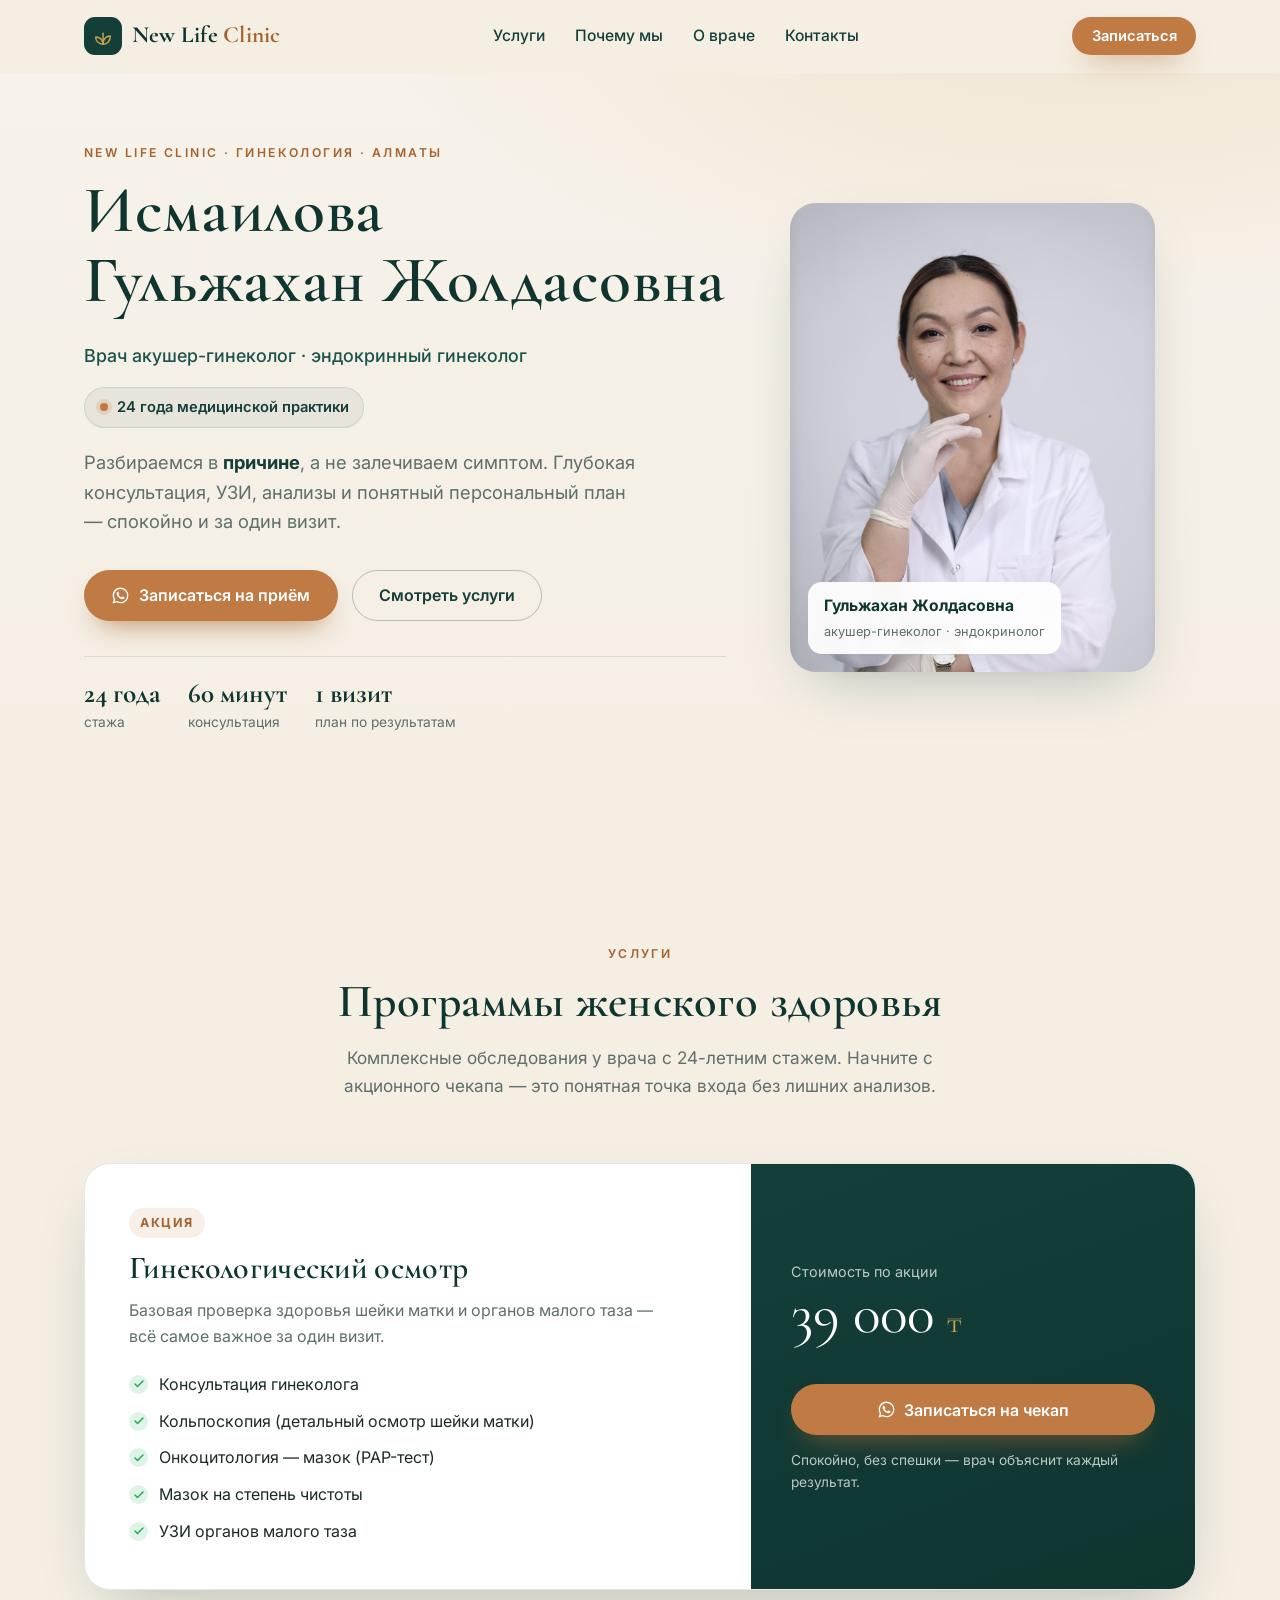
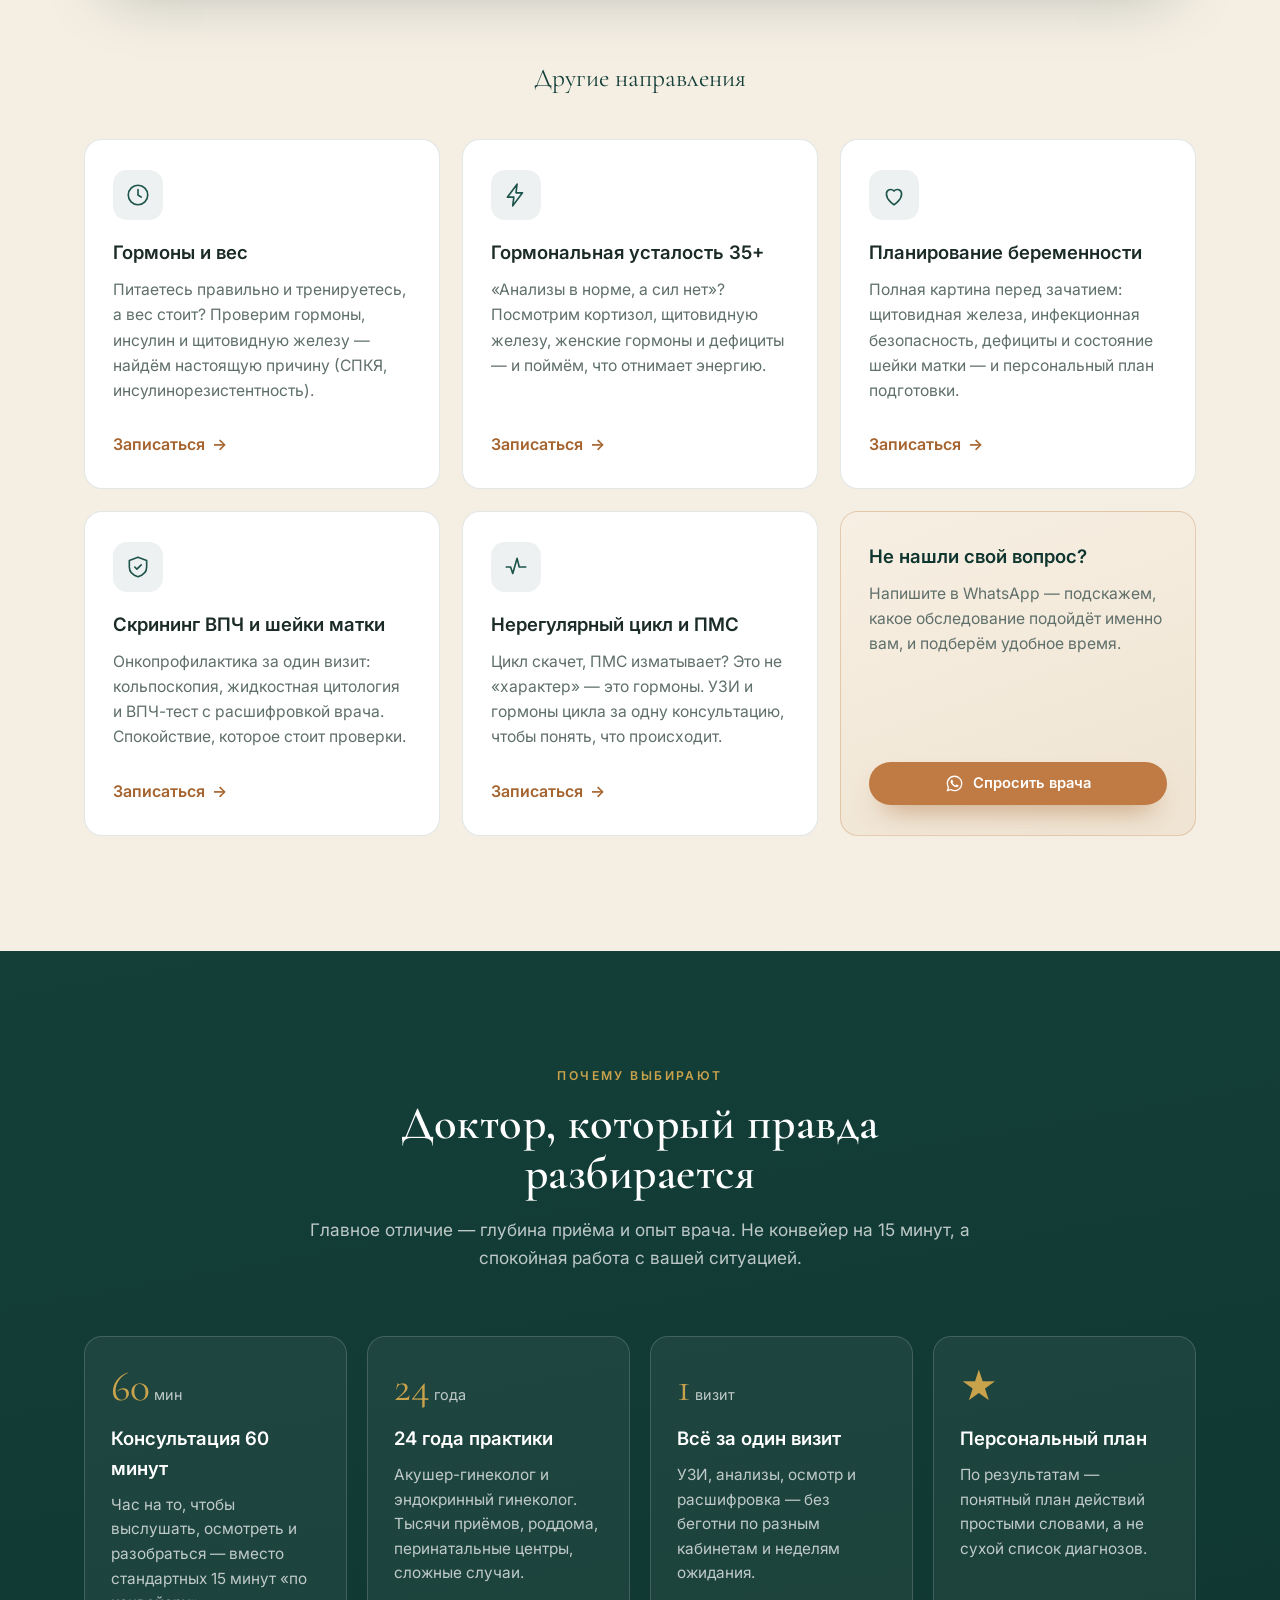
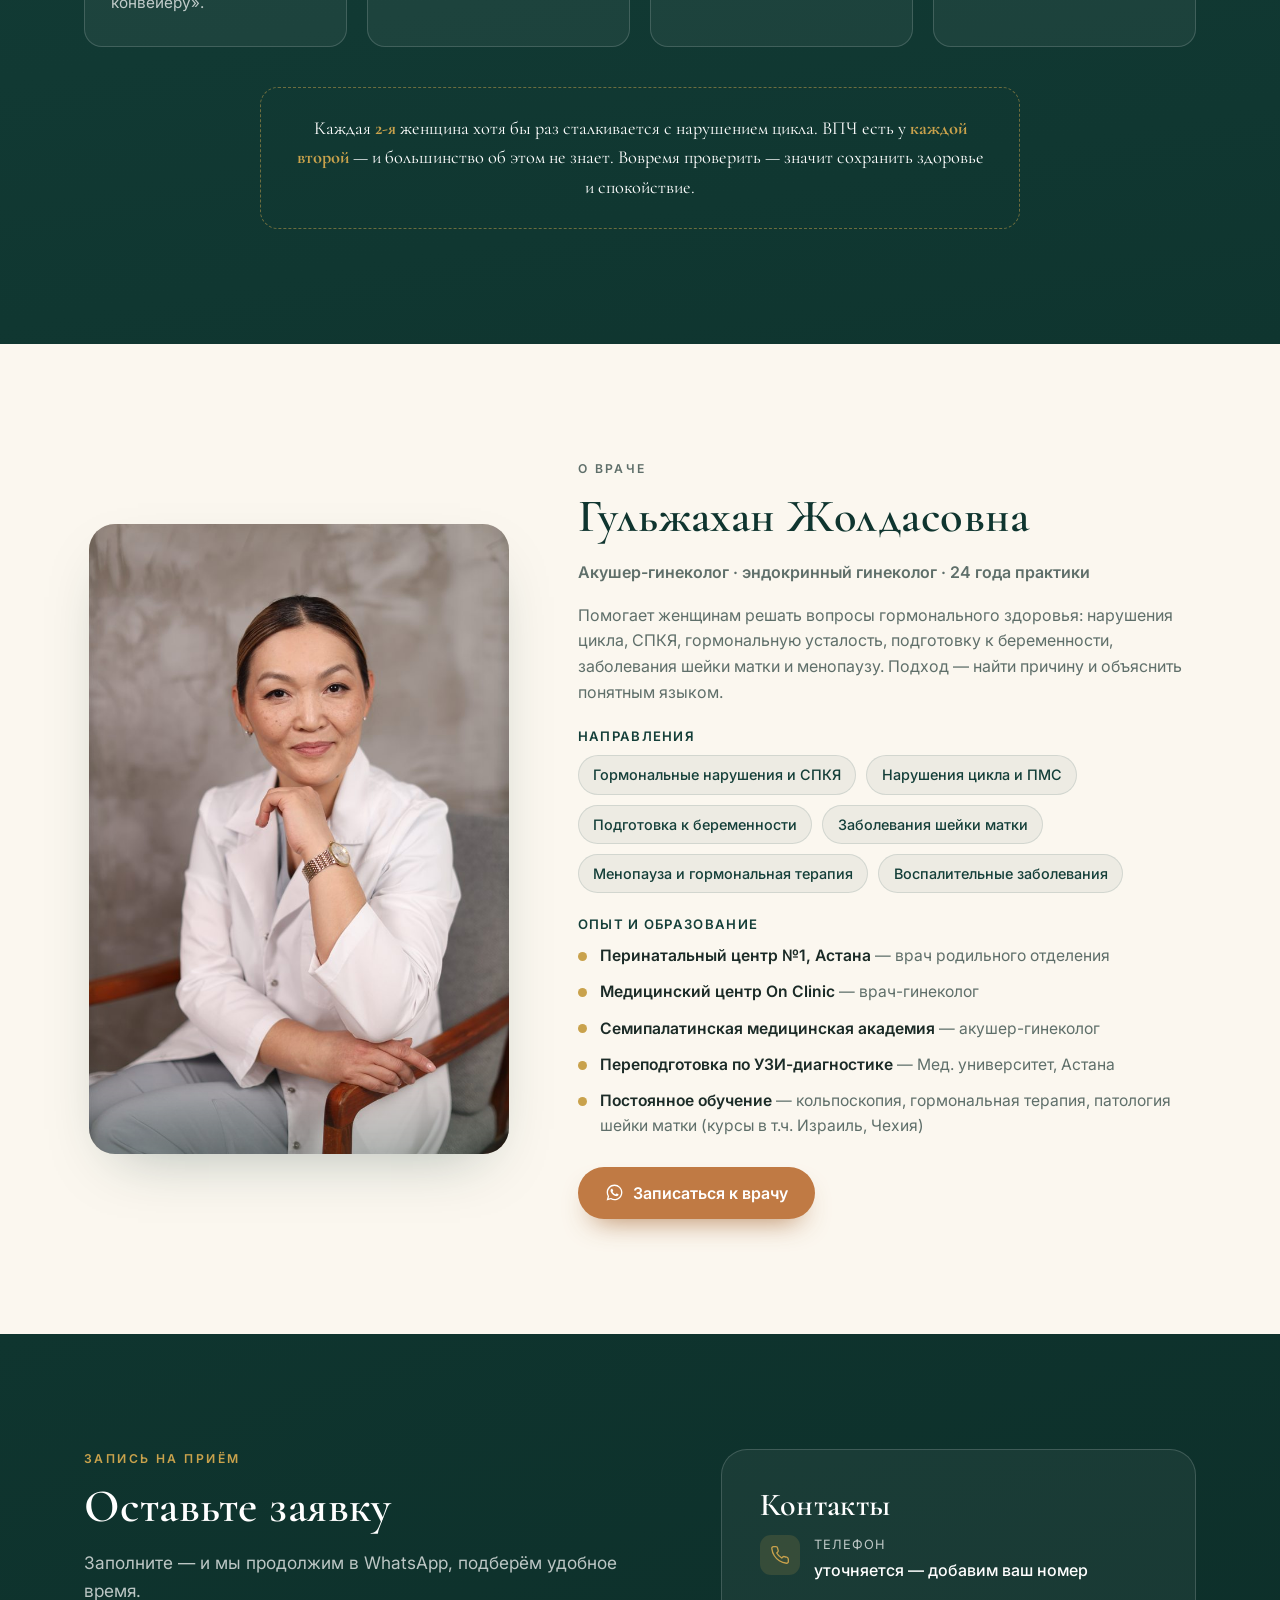
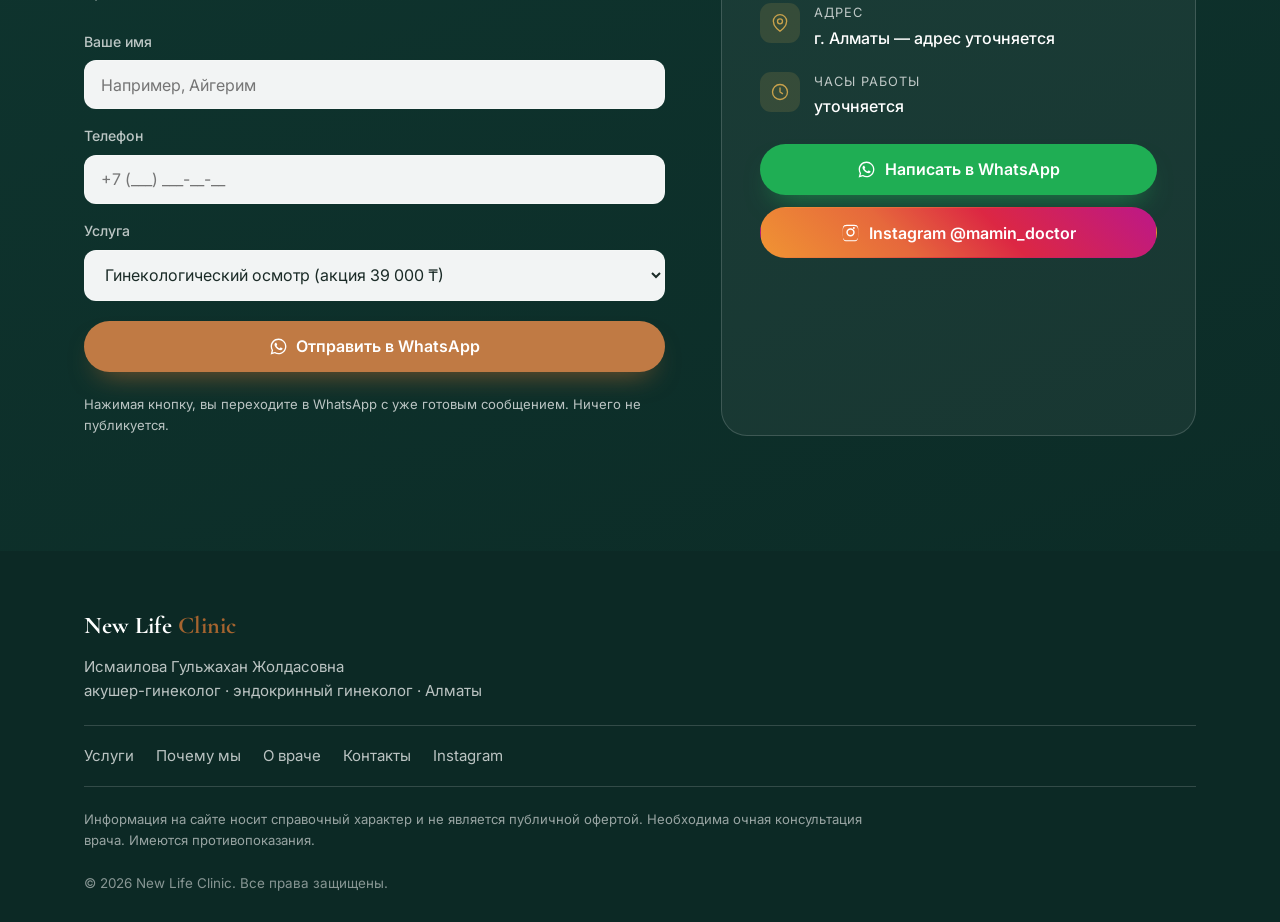
==== index.html @ 149b0c96 "Initial commit: New Life Clinic landing page Conversion-focused single-page site for a gynecology cl" ====
<!DOCTYPE html>
<html lang="ru">
<head>
  <meta charset="UTF-8" />
  <meta name="viewport" content="width=device-width, initial-scale=1.0" />
  <title>New Life Clinic — гинеколог Гульжахан Жолдасовна, Алматы</title>
  <meta name="description" content="New Life Clinic, Алматы. Исмаилова Гульжахан Жолдасовна — акушер-гинеколог, эндокринный гинеколог, 24 года практики. Консультация 60 минут, УЗИ, анализы и персональный план за один визит. Запись через WhatsApp." />
  <meta name="theme-color" content="#143f39" />

  <!-- Open Graph -->
  <meta property="og:type" content="website" />
  <meta property="og:title" content="New Life Clinic — гинеколог Гульжахан Жолдасовна, Алматы" />
  <meta property="og:description" content="Акушер-гинеколог, эндокринный гинеколог с 24-летним стажем. Глубокая консультация 60 минут и комплексное обследование за один визит." />
  <meta property="og:image" content="images/doctor-hero.jpg" />

  <link rel="preconnect" href="https://fonts.googleapis.com" />
  <link rel="preconnect" href="https://fonts.gstatic.com" crossorigin />
  <link href="https://fonts.googleapis.com/css2?family=Cormorant+Garamond:wght@500;600;700&family=Inter:wght@400;500;600;700&display=swap" rel="stylesheet" />
  <link rel="stylesheet" href="styles.css" />
</head>
<body>

  <!-- ================= HEADER ================= -->
  <header class="site-header" id="top">
    <div class="container header-inner">
      <a href="#top" class="logo" aria-label="New Life Clinic">
        <span class="logo-mark" aria-hidden="true">
          <svg viewBox="0 0 24 24" width="22" height="22" fill="none" stroke="currentColor" stroke-width="1.6" stroke-linecap="round" stroke-linejoin="round">
            <path d="M12 21c0-5 -4-8 -8-8 0 5 4 8 8 8Z"/>
            <path d="M12 21c0-6 4-9 8-9 0 6-4 9-8 9Z"/>
            <path d="M12 21V9"/>
          </svg>
        </span>
        <span class="logo-text">New&nbsp;Life&nbsp;<span class="logo-accent">Clinic</span></span>
      </a>

      <nav class="main-nav" aria-label="Основная навигация">
        <a href="#services">Услуги</a>
        <a href="#why">Почему мы</a>
        <a href="#about">О враче</a>
        <a href="#contacts">Контакты</a>
      </nav>

      <a class="btn btn-primary btn-sm header-cta" data-wa data-service="приём">Записаться</a>
    </div>
  </header>

  <main>

    <!-- ================= HERO ================= -->
    <section class="hero">
      <div class="container hero-grid">
        <div class="hero-copy reveal">
          <p class="eyebrow">New Life Clinic · Гинекология · Алматы</p>
          <h1>Исмаилова<br>Гульжахан&nbsp;Жолдасовна</h1>
          <p class="hero-role">Врач акушер-гинеколог · эндокринный гинеколог</p>
          <p class="hero-badge"><span class="dot"></span> 24 года медицинской практики</p>
          <p class="hero-lead">
            Разбираемся в <strong>причине</strong>, а не залечиваем симптом. Глубокая консультация,
            УЗИ, анализы и понятный персональный план — спокойно и за один визит.
          </p>
          <div class="hero-actions">
            <a class="btn btn-primary" data-wa data-service="приём">
              <svg class="ico" viewBox="0 0 24 24" fill="currentColor" aria-hidden="true"><path d="M19.05 4.91A9.82 9.82 0 0 0 12.04 2C6.58 2 2.13 6.45 2.13 11.91c0 1.75.46 3.45 1.32 4.95L2.05 22l5.25-1.38a9.9 9.9 0 0 0 4.74 1.21h.004c5.46 0 9.91-4.45 9.91-9.91 0-2.65-1.03-5.14-2.9-7.01ZM12.04 20.15h-.003a8.2 8.2 0 0 1-4.18-1.15l-.3-.18-3.12.82.83-3.04-.2-.31a8.2 8.2 0 0 1-1.26-4.38c0-4.54 3.7-8.24 8.25-8.24a8.2 8.2 0 0 1 5.82 2.42 8.18 8.18 0 0 1 2.41 5.83c0 4.54-3.7 8.24-8.24 8.24Zm4.52-6.16c-.25-.12-1.47-.72-1.69-.81-.23-.08-.39-.12-.56.12-.16.25-.64.81-.79.97-.14.17-.29.19-.54.06-.25-.12-1.05-.39-1.99-1.23-.74-.66-1.23-1.47-1.38-1.72-.14-.25-.01-.38.11-.5.11-.11.25-.29.37-.43.13-.14.17-.25.25-.41.08-.17.04-.31-.02-.43-.06-.12-.56-1.34-.76-1.84-.2-.48-.4-.42-.56-.43h-.48c-.17 0-.43.06-.66.31-.22.25-.86.85-.86 2.07s.89 2.4 1.01 2.56c.12.17 1.75 2.67 4.23 3.74.59.26 1.05.41 1.41.52.59.19 1.13.16 1.56.1.48-.07 1.47-.6 1.67-1.18.21-.58.21-1.07.14-1.18-.06-.1-.22-.16-.47-.28Z"/></svg> Записаться на приём
            </a>
            <a class="btn btn-ghost" href="#services">Смотреть услуги</a>
          </div>
          <ul class="hero-stats">
            <li><strong>24 года</strong><span>стажа</span></li>
            <li><strong>60 минут</strong><span>консультация</span></li>
            <li><strong>1 визит</strong><span>план по результатам</span></li>
          </ul>
        </div>

        <div class="hero-photo reveal">
          <div class="photo-frame">
            <img src="images/doctor-hero.jpg" width="1013" height="1300"
                 alt="Исмаилова Гульжахан Жолдасовна — акушер-гинеколог, эндокринный гинеколог" />
          </div>
          <div class="photo-tag">
            <strong>Гульжахан Жолдасовна</strong>
            <span>акушер-гинеколог · эндокринолог</span>
          </div>
        </div>
      </div>
    </section>

    <!-- ================= SERVICES + PROMO ================= -->
    <section class="section services" id="services">
      <div class="container">
        <div class="section-head reveal">
          <p class="eyebrow center">Услуги</p>
          <h2>Программы женского здоровья</h2>
          <p class="section-sub">
            Комплексные обследования у врача с 24-летним стажем. Начните с акционного чекапа —
            это понятная точка входа без лишних анализов.
          </p>
        </div>

        <!-- Promo featured card -->
        <article class="promo reveal">
          <div class="promo-body">
            <span class="badge-sale">Акция</span>
            <h3>Гинекологический осмотр</h3>
            <p class="promo-desc">Базовая проверка здоровья шейки матки и органов малого таза — всё самое важное за один визит.</p>
            <ul class="promo-list">
              <li>Консультация гинеколога</li>
              <li>Кольпоскопия (детальный осмотр шейки матки)</li>
              <li>Онкоцитология — мазок (PAP-тест)</li>
              <li>Мазок на степень чистоты</li>
              <li>УЗИ органов малого таза</li>
            </ul>
          </div>
          <div class="promo-side">
            <p class="promo-price-label">Стоимость по акции</p>
            <p class="promo-price">39 000 <span>₸</span></p>
            <a class="btn btn-primary btn-block" data-wa data-service="акционный чекап «Гинекологический осмотр» за 39 000 ₸">
              <svg class="ico" viewBox="0 0 24 24" fill="currentColor" aria-hidden="true"><path d="M19.05 4.91A9.82 9.82 0 0 0 12.04 2C6.58 2 2.13 6.45 2.13 11.91c0 1.75.46 3.45 1.32 4.95L2.05 22l5.25-1.38a9.9 9.9 0 0 0 4.74 1.21h.004c5.46 0 9.91-4.45 9.91-9.91 0-2.65-1.03-5.14-2.9-7.01ZM12.04 20.15h-.003a8.2 8.2 0 0 1-4.18-1.15l-.3-.18-3.12.82.83-3.04-.2-.31a8.2 8.2 0 0 1-1.26-4.38c0-4.54 3.7-8.24 8.25-8.24a8.2 8.2 0 0 1 5.82 2.42 8.18 8.18 0 0 1 2.41 5.83c0 4.54-3.7 8.24-8.24 8.24Zm4.52-6.16c-.25-.12-1.47-.72-1.69-.81-.23-.08-.39-.12-.56.12-.16.25-.64.81-.79.97-.14.17-.29.19-.54.06-.25-.12-1.05-.39-1.99-1.23-.74-.66-1.23-1.47-1.38-1.72-.14-.25-.01-.38.11-.5.11-.11.25-.29.37-.43.13-.14.17-.25.25-.41.08-.17.04-.31-.02-.43-.06-.12-.56-1.34-.76-1.84-.2-.48-.4-.42-.56-.43h-.48c-.17 0-.43.06-.66.31-.22.25-.86.85-.86 2.07s.89 2.4 1.01 2.56c.12.17 1.75 2.67 4.23 3.74.59.26 1.05.41 1.41.52.59.19 1.13.16 1.56.1.48-.07 1.47-.6 1.67-1.18.21-.58.21-1.07.14-1.18-.06-.1-.22-.16-.47-.28Z"/></svg> Записаться на чекап
            </a>
            <p class="promo-note">Спокойно, без спешки — врач объяснит каждый результат.</p>
          </div>
        </article>

        <!-- Other directions (no prices) -->
        <p class="services-subtitle reveal">Другие направления</p>
        <div class="cards-grid">

          <article class="card reveal">
            <div class="card-ico" aria-hidden="true">
              <svg viewBox="0 0 24 24" width="26" height="26" fill="none" stroke="currentColor" stroke-width="1.5" stroke-linecap="round" stroke-linejoin="round"><circle cx="12" cy="12" r="9"/><path d="M12 7v5l3 2"/></svg>
            </div>
            <h4>Гормоны и вес</h4>
            <p>Питаетесь правильно и тренируетесь, а вес стоит? Проверим гормоны, инсулин и щитовидную железу — найдём настоящую причину (СПКЯ, инсулинорезистентность).</p>
            <a class="card-link" data-wa data-service="программа «Гормоны и вес» (СПКЯ / инсулинорезистентность)">Записаться <span aria-hidden="true">→</span></a>
          </article>

          <article class="card reveal">
            <div class="card-ico" aria-hidden="true">
              <svg viewBox="0 0 24 24" width="26" height="26" fill="none" stroke="currentColor" stroke-width="1.5" stroke-linecap="round" stroke-linejoin="round"><path d="M13 2 4 14h6l-1 8 9-12h-6l1-8Z"/></svg>
            </div>
            <h4>Гормональная усталость 35+</h4>
            <p>«Анализы в норме, а сил нет»? Посмотрим кортизол, щитовидную железу, женские гормоны и дефициты — и поймём, что отнимает энергию.</p>
            <a class="card-link" data-wa data-service="программа «Гормональная усталость 35+»">Записаться <span aria-hidden="true">→</span></a>
          </article>

          <article class="card reveal">
            <div class="card-ico" aria-hidden="true">
              <svg viewBox="0 0 24 24" width="26" height="26" fill="none" stroke="currentColor" stroke-width="1.5" stroke-linecap="round" stroke-linejoin="round"><path d="M12 21s-7-4.35-7-10a4 4 0 0 1 7-2.65A4 4 0 0 1 19 11c0 5.65-7 10-7 10Z"/></svg>
            </div>
            <h4>Планирование беременности</h4>
            <p>Полная картина перед зачатием: щитовидная железа, инфекционная безопасность, дефициты и состояние шейки матки — и персональный план подготовки.</p>
            <a class="card-link" data-wa data-service="программа «Планирование беременности»">Записаться <span aria-hidden="true">→</span></a>
          </article>

          <article class="card reveal">
            <div class="card-ico" aria-hidden="true">
              <svg viewBox="0 0 24 24" width="26" height="26" fill="none" stroke="currentColor" stroke-width="1.5" stroke-linecap="round" stroke-linejoin="round"><path d="M12 3 4 6v6c0 4.5 3.4 7.6 8 9 4.6-1.4 8-4.5 8-9V6l-8-3Z"/><path d="m9 12 2 2 4-4"/></svg>
            </div>
            <h4>Скрининг ВПЧ и шейки матки</h4>
            <p>Онкопрофилактика за один визит: кольпоскопия, жидкостная цитология и ВПЧ-тест с расшифровкой врача. Спокойствие, которое стоит проверки.</p>
            <a class="card-link" data-wa data-service="программа «Скрининг ВПЧ и шейки матки» (онкопрофилактика)">Записаться <span aria-hidden="true">→</span></a>
          </article>

          <article class="card reveal">
            <div class="card-ico" aria-hidden="true">
              <svg viewBox="0 0 24 24" width="26" height="26" fill="none" stroke="currentColor" stroke-width="1.5" stroke-linecap="round" stroke-linejoin="round"><path d="M3 12h4l2 6 4-14 2 8h6"/></svg>
            </div>
            <h4>Нерегулярный цикл и ПМС</h4>
            <p>Цикл скачет, ПМС изматывает? Это не «характер» — это гормоны. УЗИ и гормоны цикла за одну консультацию, чтобы понять, что происходит.</p>
            <a class="card-link" data-wa data-service="программа «Нерегулярный цикл и ПМС»">Записаться <span aria-hidden="true">→</span></a>
          </article>

          <article class="card card-cta reveal">
            <h4>Не нашли свой вопрос?</h4>
            <p>Напишите в WhatsApp — подскажем, какое обследование подойдёт именно вам, и подберём удобное время.</p>
            <a class="btn btn-primary btn-sm" data-wa data-service="консультацию (нужна помощь с выбором обследования)">
              <svg class="ico" viewBox="0 0 24 24" fill="currentColor" aria-hidden="true"><path d="M19.05 4.91A9.82 9.82 0 0 0 12.04 2C6.58 2 2.13 6.45 2.13 11.91c0 1.75.46 3.45 1.32 4.95L2.05 22l5.25-1.38a9.9 9.9 0 0 0 4.74 1.21h.004c5.46 0 9.91-4.45 9.91-9.91 0-2.65-1.03-5.14-2.9-7.01ZM12.04 20.15h-.003a8.2 8.2 0 0 1-4.18-1.15l-.3-.18-3.12.82.83-3.04-.2-.31a8.2 8.2 0 0 1-1.26-4.38c0-4.54 3.7-8.24 8.25-8.24a8.2 8.2 0 0 1 5.82 2.42 8.18 8.18 0 0 1 2.41 5.83c0 4.54-3.7 8.24-8.24 8.24Zm4.52-6.16c-.25-.12-1.47-.72-1.69-.81-.23-.08-.39-.12-.56.12-.16.25-.64.81-.79.97-.14.17-.29.19-.54.06-.25-.12-1.05-.39-1.99-1.23-.74-.66-1.23-1.47-1.38-1.72-.14-.25-.01-.38.11-.5.11-.11.25-.29.37-.43.13-.14.17-.25.25-.41.08-.17.04-.31-.02-.43-.06-.12-.56-1.34-.76-1.84-.2-.48-.4-.42-.56-.43h-.48c-.17 0-.43.06-.66.31-.22.25-.86.85-.86 2.07s.89 2.4 1.01 2.56c.12.17 1.75 2.67 4.23 3.74.59.26 1.05.41 1.41.52.59.19 1.13.16 1.56.1.48-.07 1.47-.6 1.67-1.18.21-.58.21-1.07.14-1.18-.06-.1-.22-.16-.47-.28Z"/></svg> Спросить врача
            </a>
          </article>

        </div>
      </div>
    </section>

    <!-- ================= WHY US ================= -->
    <section class="section why" id="why">
      <div class="container">
        <div class="section-head reveal">
          <p class="eyebrow center light">Почему выбирают</p>
          <h2 class="on-dark">Доктор, который правда разбирается</h2>
          <p class="section-sub on-dark-sub">
            Главное отличие — глубина приёма и опыт врача. Не конвейер на 15 минут, а спокойная работа с вашей ситуацией.
          </p>
        </div>

        <div class="why-grid">
          <article class="why-card reveal">
            <span class="why-num">60<small>мин</small></span>
            <h4>Консультация 60 минут</h4>
            <p>Час на то, чтобы выслушать, осмотреть и разобраться — вместо стандартных 15 минут «по конвейеру».</p>
          </article>
          <article class="why-card reveal">
            <span class="why-num">24<small>года</small></span>
            <h4>24 года практики</h4>
            <p>Акушер-гинеколог и эндокринный гинеколог. Тысячи приёмов, роддома, перинатальные центры, сложные случаи.</p>
          </article>
          <article class="why-card reveal">
            <span class="why-num">1<small>визит</small></span>
            <h4>Всё за один визит</h4>
            <p>УЗИ, анализы, осмотр и расшифровка — без беготни по разным кабинетам и неделям ожидания.</p>
          </article>
          <article class="why-card reveal">
            <span class="why-num">★</span>
            <h4>Персональный план</h4>
            <p>По результатам — понятный план действий простыми словами, а не сухой список диагнозов.</p>
          </article>
        </div>

        <div class="facts reveal">
          <p>Каждая <strong>2-я</strong> женщина хотя бы раз сталкивается с нарушением цикла. ВПЧ есть у <strong>каждой второй</strong> — и большинство об этом не знает. Вовремя проверить — значит сохранить здоровье и спокойствие.</p>
        </div>
      </div>
    </section>

    <!-- ================= ABOUT DOCTOR ================= -->
    <section class="section about" id="about">
      <div class="container about-grid">
        <div class="about-photo reveal">
          <div class="photo-frame">
            <img src="images/doctor-about.jpg" width="733" height="1100"
                 alt="Врач Гульжахан Жолдасовна в кабинете New Life Clinic" />
          </div>
        </div>

        <div class="about-copy reveal">
          <p class="eyebrow">О враче</p>
          <h2>Гульжахан Жолдасовна</h2>
          <p class="about-role">Акушер-гинеколог · эндокринный гинеколог · 24 года практики</p>
          <p>
            Помогает женщинам решать вопросы гормонального здоровья: нарушения цикла, СПКЯ,
            гормональную усталость, подготовку к беременности, заболевания шейки матки и менопаузу.
            Подход — найти причину и объяснить понятным языком.
          </p>

          <h5 class="about-subhead">Направления</h5>
          <ul class="chips">
            <li>Гормональные нарушения и СПКЯ</li>
            <li>Нарушения цикла и ПМС</li>
            <li>Подготовка к беременности</li>
            <li>Заболевания шейки матки</li>
            <li>Менопауза и гормональная терапия</li>
            <li>Воспалительные заболевания</li>
          </ul>

          <h5 class="about-subhead">Опыт и образование</h5>
          <ul class="timeline">
            <li><strong>Перинатальный центр №1, Астана</strong> — врач родильного отделения</li>
            <li><strong>Медицинский центр On Clinic</strong> — врач-гинеколог</li>
            <li><strong>Семипалатинская медицинская академия</strong> — акушер-гинеколог</li>
            <li><strong>Переподготовка по УЗИ-диагностике</strong> — Мед. университет, Астана</li>
            <li><strong>Постоянное обучение</strong> — кольпоскопия, гормональная терапия, патология шейки матки (курсы в т.ч. Израиль, Чехия)</li>
          </ul>

          <a class="btn btn-primary" data-wa data-service="приём к врачу Гульжахан Жолдасовне">
            <svg class="ico" viewBox="0 0 24 24" fill="currentColor" aria-hidden="true"><path d="M19.05 4.91A9.82 9.82 0 0 0 12.04 2C6.58 2 2.13 6.45 2.13 11.91c0 1.75.46 3.45 1.32 4.95L2.05 22l5.25-1.38a9.9 9.9 0 0 0 4.74 1.21h.004c5.46 0 9.91-4.45 9.91-9.91 0-2.65-1.03-5.14-2.9-7.01ZM12.04 20.15h-.003a8.2 8.2 0 0 1-4.18-1.15l-.3-.18-3.12.82.83-3.04-.2-.31a8.2 8.2 0 0 1-1.26-4.38c0-4.54 3.7-8.24 8.25-8.24a8.2 8.2 0 0 1 5.82 2.42 8.18 8.18 0 0 1 2.41 5.83c0 4.54-3.7 8.24-8.24 8.24Zm4.52-6.16c-.25-.12-1.47-.72-1.69-.81-.23-.08-.39-.12-.56.12-.16.25-.64.81-.79.97-.14.17-.29.19-.54.06-.25-.12-1.05-.39-1.99-1.23-.74-.66-1.23-1.47-1.38-1.72-.14-.25-.01-.38.11-.5.11-.11.25-.29.37-.43.13-.14.17-.25.25-.41.08-.17.04-.31-.02-.43-.06-.12-.56-1.34-.76-1.84-.2-.48-.4-.42-.56-.43h-.48c-.17 0-.43.06-.66.31-.22.25-.86.85-.86 2.07s.89 2.4 1.01 2.56c.12.17 1.75 2.67 4.23 3.74.59.26 1.05.41 1.41.52.59.19 1.13.16 1.56.1.48-.07 1.47-.6 1.67-1.18.21-.58.21-1.07.14-1.18-.06-.1-.22-.16-.47-.28Z"/></svg> Записаться к врачу
          </a>
        </div>
      </div>
    </section>

    <!-- ================= BOOKING + CONTACTS ================= -->
    <section class="section booking" id="contacts">
      <div class="container booking-grid">
        <div class="booking-form-wrap reveal">
          <p class="eyebrow center light">Запись на приём</p>
          <h2 class="on-dark">Оставьте заявку</h2>
          <p class="section-sub on-dark-sub">Заполните — и мы продолжим в WhatsApp, подберём удобное время.</p>

          <form id="booking-form" class="booking-form" novalidate>
            <label>
              <span>Ваше имя</span>
              <input type="text" name="name" placeholder="Например, Айгерим" required />
            </label>
            <label>
              <span>Телефон</span>
              <input type="tel" name="phone" placeholder="+7 (___) ___-__-__" required />
            </label>
            <label>
              <span>Услуга</span>
              <select name="service">
                <option value="Гинекологический осмотр (акция 39 000 ₸)">Гинекологический осмотр (акция 39 000 ₸)</option>
                <option value="Гормоны и вес (СПКЯ)">Гормоны и вес (СПКЯ)</option>
                <option value="Гормональная усталость 35+">Гормональная усталость 35+</option>
                <option value="Планирование беременности">Планирование беременности</option>
                <option value="Скрининг ВПЧ и шейки матки">Скрининг ВПЧ и шейки матки</option>
                <option value="Нерегулярный цикл и ПМС">Нерегулярный цикл и ПМС</option>
                <option value="Не определилась — нужна консультация">Не определилась — нужна консультация</option>
              </select>
            </label>
            <button type="submit" class="btn btn-primary btn-block">
              <svg class="ico" viewBox="0 0 24 24" fill="currentColor" aria-hidden="true"><path d="M19.05 4.91A9.82 9.82 0 0 0 12.04 2C6.58 2 2.13 6.45 2.13 11.91c0 1.75.46 3.45 1.32 4.95L2.05 22l5.25-1.38a9.9 9.9 0 0 0 4.74 1.21h.004c5.46 0 9.91-4.45 9.91-9.91 0-2.65-1.03-5.14-2.9-7.01ZM12.04 20.15h-.003a8.2 8.2 0 0 1-4.18-1.15l-.3-.18-3.12.82.83-3.04-.2-.31a8.2 8.2 0 0 1-1.26-4.38c0-4.54 3.7-8.24 8.25-8.24a8.2 8.2 0 0 1 5.82 2.42 8.18 8.18 0 0 1 2.41 5.83c0 4.54-3.7 8.24-8.24 8.24Zm4.52-6.16c-.25-.12-1.47-.72-1.69-.81-.23-.08-.39-.12-.56.12-.16.25-.64.81-.79.97-.14.17-.29.19-.54.06-.25-.12-1.05-.39-1.99-1.23-.74-.66-1.23-1.47-1.38-1.72-.14-.25-.01-.38.11-.5.11-.11.25-.29.37-.43.13-.14.17-.25.25-.41.08-.17.04-.31-.02-.43-.06-.12-.56-1.34-.76-1.84-.2-.48-.4-.42-.56-.43h-.48c-.17 0-.43.06-.66.31-.22.25-.86.85-.86 2.07s.89 2.4 1.01 2.56c.12.17 1.75 2.67 4.23 3.74.59.26 1.05.41 1.41.52.59.19 1.13.16 1.56.1.48-.07 1.47-.6 1.67-1.18.21-.58.21-1.07.14-1.18-.06-.1-.22-.16-.47-.28Z"/></svg> Отправить в WhatsApp
            </button>
            <p class="form-hint">Нажимая кнопку, вы переходите в WhatsApp с уже готовым сообщением. Ничего не публикуется.</p>
          </form>
        </div>

        <div class="contacts-wrap reveal">
          <h3>Контакты</h3>
          <ul class="contact-list">
            <li>
              <span class="contact-ico" aria-hidden="true">
                <svg viewBox="0 0 24 24" width="20" height="20" fill="none" stroke="currentColor" stroke-width="1.6" stroke-linecap="round" stroke-linejoin="round"><path d="M22 16.9v3a2 2 0 0 1-2.2 2 19.8 19.8 0 0 1-8.6-3 19.5 19.5 0 0 1-6-6 19.8 19.8 0 0 1-3-8.6A2 2 0 0 1 4.1 2h3a2 2 0 0 1 2 1.7c.1.9.4 1.8.7 2.6a2 2 0 0 1-.5 2.1L8.1 9.6a16 16 0 0 0 6 6l1.2-1.2a2 2 0 0 1 2.1-.5c.8.3 1.7.6 2.6.7a2 2 0 0 1 1.7 2Z"/></svg>
              </span>
              <div>
                <p class="contact-label">Телефон</p>
                <a class="contact-value" data-phone href="#">уточняется — добавим ваш номер</a>
              </div>
            </li>
            <li>
              <span class="contact-ico" aria-hidden="true">
                <svg viewBox="0 0 24 24" width="20" height="20" fill="none" stroke="currentColor" stroke-width="1.6" stroke-linecap="round" stroke-linejoin="round"><path d="M20 10c0 6-8 12-8 12S4 16 4 10a8 8 0 0 1 16 0Z"/><circle cx="12" cy="10" r="3"/></svg>
              </span>
              <div>
                <p class="contact-label">Адрес</p>
                <span class="contact-value">г. Алматы — адрес уточняется</span>
              </div>
            </li>
            <li>
              <span class="contact-ico" aria-hidden="true">
                <svg viewBox="0 0 24 24" width="20" height="20" fill="none" stroke="currentColor" stroke-width="1.6" stroke-linecap="round" stroke-linejoin="round"><circle cx="12" cy="12" r="9"/><path d="M12 7v5l3 2"/></svg>
              </span>
              <div>
                <p class="contact-label">Часы работы</p>
                <span class="contact-value">уточняется</span>
              </div>
            </li>
          </ul>

          <div class="contact-buttons">
            <a class="btn btn-wa btn-block" data-wa data-service="приём">
              <svg class="ico" viewBox="0 0 24 24" fill="currentColor" aria-hidden="true"><path d="M19.05 4.91A9.82 9.82 0 0 0 12.04 2C6.58 2 2.13 6.45 2.13 11.91c0 1.75.46 3.45 1.32 4.95L2.05 22l5.25-1.38a9.9 9.9 0 0 0 4.74 1.21h.004c5.46 0 9.91-4.45 9.91-9.91 0-2.65-1.03-5.14-2.9-7.01ZM12.04 20.15h-.003a8.2 8.2 0 0 1-4.18-1.15l-.3-.18-3.12.82.83-3.04-.2-.31a8.2 8.2 0 0 1-1.26-4.38c0-4.54 3.7-8.24 8.25-8.24a8.2 8.2 0 0 1 5.82 2.42 8.18 8.18 0 0 1 2.41 5.83c0 4.54-3.7 8.24-8.24 8.24Zm4.52-6.16c-.25-.12-1.47-.72-1.69-.81-.23-.08-.39-.12-.56.12-.16.25-.64.81-.79.97-.14.17-.29.19-.54.06-.25-.12-1.05-.39-1.99-1.23-.74-.66-1.23-1.47-1.38-1.72-.14-.25-.01-.38.11-.5.11-.11.25-.29.37-.43.13-.14.17-.25.25-.41.08-.17.04-.31-.02-.43-.06-.12-.56-1.34-.76-1.84-.2-.48-.4-.42-.56-.43h-.48c-.17 0-.43.06-.66.31-.22.25-.86.85-.86 2.07s.89 2.4 1.01 2.56c.12.17 1.75 2.67 4.23 3.74.59.26 1.05.41 1.41.52.59.19 1.13.16 1.56.1.48-.07 1.47-.6 1.67-1.18.21-.58.21-1.07.14-1.18-.06-.1-.22-.16-.47-.28Z"/></svg> Написать в WhatsApp
            </a>
            <a class="btn btn-ig btn-block" data-instagram href="https://www.instagram.com/mamin_doctor/" target="_blank" rel="noopener">
              <svg class="ico" viewBox="0 0 24 24" fill="currentColor" aria-hidden="true"><path d="M12 2.16c3.2 0 3.58.01 4.85.07 1.17.05 1.8.25 2.23.41.56.22.96.48 1.38.9.42.42.68.82.9 1.38.16.42.36 1.06.41 2.23.06 1.27.07 1.65.07 4.85s-.01 3.58-.07 4.85c-.05 1.17-.25 1.8-.41 2.23-.22.56-.48.96-.9 1.38-.42.42-.82.68-1.38.9-.42.16-1.06.36-2.23.41-1.27.06-1.65.07-4.85.07s-3.58-.01-4.85-.07c-1.17-.05-1.8-.25-2.23-.41a3.7 3.7 0 0 1-1.38-.9 3.7 3.7 0 0 1-.9-1.38c-.16-.42-.36-1.06-.41-2.23C2.17 15.58 2.16 15.2 2.16 12s.01-3.58.07-4.85c.05-1.17.25-1.8.41-2.23.22-.56.48-.96.9-1.38.42-.42.82-.68 1.38-.9.42-.16 1.06-.36 2.23-.41C8.42 2.17 8.8 2.16 12 2.16Zm0 1.62c-3.15 0-3.52.01-4.76.07-1.15.05-1.77.24-2.19.41-.55.21-.94.47-1.35.88-.41.41-.67.8-.88 1.35-.17.42-.36 1.04-.41 2.19-.06 1.24-.07 1.61-.07 4.76s.01 3.52.07 4.76c.05 1.15.24 1.77.41 2.19.21.55.47.94.88 1.35.41.41.8.67 1.35.88.42.17 1.04.36 2.19.41 1.24.06 1.61.07 4.76.07s3.52-.01 4.76-.07c1.15-.05 1.77-.24 2.19-.41.55-.21.94-.47 1.35-.88.41-.41.67-.8.88-1.35.17-.42.36-1.04.41-2.19.06-1.24.07-1.61.07-4.76s-.01-3.52-.07-4.76c-.05-1.15-.24-1.77-.41-2.19a3.6 3.6 0 0 0-.88-1.35 3.6 3.6 0 0 0-1.35-.88c-.42-.17-1.04-.36-2.19-.41-1.24-.06-1.61-.07-4.76-.07Zm0 2.76a5.3 5.3 0 1 0 0 10.6 5.3 5.3 0 0 0 0-10.6Zm0 8.74a3.44 3.44 0 1 1 0-6.88 3.44 3.44 0 0 1 0 6.88Zm5.5-8.94a1.24 1.24 0 1 1-2.48 0 1.24 1.24 0 0 1 2.48 0Z"/></svg> Instagram @mamin_doctor
            </a>
          </div>
        </div>
      </div>
    </section>

  </main>

  <!-- ================= FOOTER ================= -->
  <footer class="site-footer">
    <div class="container footer-inner">
      <div class="footer-brand">
        <span class="logo-text">New Life <span class="logo-accent">Clinic</span></span>
        <p>Исмаилова Гульжахан Жолдасовна<br>акушер-гинеколог · эндокринный гинеколог · Алматы</p>
      </div>
      <div class="footer-links">
        <a href="#services">Услуги</a>
        <a href="#why">Почему мы</a>
        <a href="#about">О враче</a>
        <a href="#contacts">Контакты</a>
        <a href="https://www.instagram.com/mamin_doctor/" target="_blank" rel="noopener">Instagram</a>
      </div>
      <p class="footer-disclaimer">
        Информация на сайте носит справочный характер и не является публичной офертой.
        Необходима очная консультация врача. Имеются противопоказания.
      </p>
      <p class="footer-copy">© <span id="year">2026</span> New Life Clinic. Все права защищены.</p>
    </div>
  </footer>

  <!-- ================= MOBILE STICKY CTA ================= -->
  <div class="mobile-bar">
    <a class="btn btn-primary mobile-bar-btn" data-wa data-service="приём">
      <svg class="ico" viewBox="0 0 24 24" fill="currentColor" aria-hidden="true"><path d="M19.05 4.91A9.82 9.82 0 0 0 12.04 2C6.58 2 2.13 6.45 2.13 11.91c0 1.75.46 3.45 1.32 4.95L2.05 22l5.25-1.38a9.9 9.9 0 0 0 4.74 1.21h.004c5.46 0 9.91-4.45 9.91-9.91 0-2.65-1.03-5.14-2.9-7.01ZM12.04 20.15h-.003a8.2 8.2 0 0 1-4.18-1.15l-.3-.18-3.12.82.83-3.04-.2-.31a8.2 8.2 0 0 1-1.26-4.38c0-4.54 3.7-8.24 8.25-8.24a8.2 8.2 0 0 1 5.82 2.42 8.18 8.18 0 0 1 2.41 5.83c0 4.54-3.7 8.24-8.24 8.24Zm4.52-6.16c-.25-.12-1.47-.72-1.69-.81-.23-.08-.39-.12-.56.12-.16.25-.64.81-.79.97-.14.17-.29.19-.54.06-.25-.12-1.05-.39-1.99-1.23-.74-.66-1.23-1.47-1.38-1.72-.14-.25-.01-.38.11-.5.11-.11.25-.29.37-.43.13-.14.17-.25.25-.41.08-.17.04-.31-.02-.43-.06-.12-.56-1.34-.76-1.84-.2-.48-.4-.42-.56-.43h-.48c-.17 0-.43.06-.66.31-.22.25-.86.85-.86 2.07s.89 2.4 1.01 2.56c.12.17 1.75 2.67 4.23 3.74.59.26 1.05.41 1.41.52.59.19 1.13.16 1.56.1.48-.07 1.47-.6 1.67-1.18.21-.58.21-1.07.14-1.18-.06-.1-.22-.16-.47-.28Z"/></svg> Записаться на приём
    </a>
  </div>

  <script src="script.js"></script>
</body>
</html>
---- styles.css ----
/* =========================================================
   New Life Clinic — styles
   Палитра: глубокий зелёный + кремовый фон + тёплый акцент
   ========================================================= */

:root {
  --green-900: #0f352f;
  --green-800: #143f39;
  --green-700: #1c544b;
  --green-600: #2a6c61;

  --cream:   #f4eee3;
  --cream-2: #fbf7ef;
  --paper:   #ffffff;

  --ink:   #1b2b27;
  --muted: #5f6f6a;
  --muted-light: rgba(255,255,255,.72);

  --accent:      #c07a44;   /* терракотово-золотой CTA */
  --accent-dark: #a5642f;
  --gold:        #c9a24c;

  --line: rgba(20,63,57,.12);
  --line-light: rgba(255,255,255,.16);

  --radius: 18px;
  --radius-lg: 26px;
  --shadow: 0 24px 60px -28px rgba(15,53,47,.35);
  --shadow-sm: 0 10px 30px -16px rgba(15,53,47,.28);

  --maxw: 1160px;
}

/* ---------- base ---------- */
* { box-sizing: border-box; }
html { scroll-behavior: smooth; scroll-padding-top: 84px; }
body {
  margin: 0;
  font-family: 'Inter', system-ui, -apple-system, 'Segoe UI', Roboto, sans-serif;
  color: var(--ink);
  background: var(--cream);
  line-height: 1.6;
  -webkit-font-smoothing: antialiased;
}
img { max-width: 100%; display: block; }
a { color: inherit; }
h1, h2, h3 {
  font-family: 'Cormorant Garamond', Georgia, serif;
  font-weight: 600;
  line-height: 1.08;
  margin: 0 0 .4em;
  color: var(--green-900);
  letter-spacing: .01em;
}
h1 { font-size: clamp(2.5rem, 6vw, 4.1rem); }
h2 { font-size: clamp(2rem, 4vw, 2.9rem); }
h3 { font-size: clamp(1.5rem, 3vw, 2rem); }
h4 { font-size: 1.16rem; margin: 0 0 .5em; font-weight: 600; }
h5 { font-size: 1rem; margin: 0 0 .6em; font-weight: 600; }
p { margin: 0 0 1em; }

.container { width: 100%; max-width: var(--maxw); margin: 0 auto; padding: 0 24px; }

.eyebrow {
  text-transform: uppercase;
  letter-spacing: .2em;
  font-size: .76rem;
  font-weight: 600;
  color: var(--accent-dark);
  margin: 0 0 1em;
}
.eyebrow.center { text-align: center; }
.eyebrow.light { color: var(--gold); }

.section { padding: clamp(64px, 9vw, 120px) 0; }
.section-head { max-width: 680px; margin: 0 auto clamp(40px, 6vw, 64px); text-align: center; }
.section-sub { color: var(--muted); font-size: 1.08rem; margin: 0; }
.on-dark { color: #fff; }
.on-dark-sub { color: var(--muted-light); }

/* ---------- buttons ---------- */
.btn {
  display: inline-flex; align-items: center; justify-content: center; gap: .55em;
  font-family: inherit; font-weight: 600; font-size: 1rem;
  padding: .95em 1.65em; border-radius: 999px; border: 1px solid transparent;
  cursor: pointer; text-decoration: none; line-height: 1; white-space: nowrap;
  transition: transform .15s ease, background .2s ease, box-shadow .25s ease, color .2s ease;
}
.btn:active { transform: translateY(1px); }
.btn-primary { background: var(--accent); color: #fff; box-shadow: 0 14px 28px -14px rgba(165,100,47,.85); }
.btn-primary:hover { background: var(--accent-dark); box-shadow: 0 18px 32px -14px rgba(165,100,47,.95); }
.btn-ghost { background: transparent; color: var(--green-800); border-color: rgba(20,63,57,.28); }
.btn-ghost:hover { background: rgba(20,63,57,.06); }
.btn-sm { padding: .72em 1.25em; font-size: .92rem; }
.btn-block { width: 100%; }
.btn-wa { background: #1fae54; color: #fff; box-shadow: 0 14px 28px -14px rgba(31,174,84,.8); }
.btn-wa:hover { background: #178c43; }
.btn-ig { background: linear-gradient(45deg, #f09433, #e6683c 35%, #dc2743 60%, #bc1888); color: #fff; }
.btn-ig:hover { filter: brightness(1.05); }

/* icons inside buttons */
.btn .ico { width: 19px; height: 19px; flex: 0 0 auto; }

/* ---------- header ---------- */
.site-header {
  position: sticky; top: 0; z-index: 50;
  background: rgba(244,238,227,.82);
  backdrop-filter: saturate(140%) blur(10px);
  border-bottom: 1px solid transparent;
  transition: background .3s ease, box-shadow .3s ease, border-color .3s ease;
}
.site-header.scrolled {
  background: rgba(248,244,236,.94);
  box-shadow: 0 6px 24px -16px rgba(15,53,47,.4);
  border-bottom-color: var(--line);
}
.header-inner { display: flex; align-items: center; justify-content: space-between; gap: 20px; height: 72px; }
.logo { display: inline-flex; align-items: center; gap: 10px; text-decoration: none; }
.logo-mark {
  display: grid; place-items: center; width: 38px; height: 38px; border-radius: 11px;
  background: var(--green-800); color: var(--gold);
}
.logo-text { font-family: 'Cormorant Garamond', serif; font-size: 1.45rem; font-weight: 700; color: var(--green-900); letter-spacing: .01em; }
.logo-accent { color: var(--accent-dark); }
.main-nav { display: flex; gap: 30px; }
.main-nav a { text-decoration: none; font-weight: 500; font-size: .98rem; color: var(--green-800); position: relative; padding: 4px 0; }
.main-nav a::after {
  content: ''; position: absolute; left: 0; bottom: -2px; width: 0; height: 2px;
  background: var(--accent); transition: width .25s ease;
}
.main-nav a:hover::after { width: 100%; }

/* ---------- hero ---------- */
.hero {
  background:
    radial-gradient(1200px 500px at 85% -10%, rgba(201,162,76,.16), transparent 60%),
    linear-gradient(180deg, #f7f2ea 0%, var(--cream) 100%);
  padding: clamp(36px, 6vw, 70px) 0 clamp(56px, 8vw, 96px);
}
.hero-grid { display: grid; grid-template-columns: 1.1fr .9fr; gap: clamp(28px, 5vw, 64px); align-items: center; }
.hero-role { font-size: 1.12rem; color: var(--green-700); font-weight: 500; margin: 0 0 .9em; }
.hero-badge {
  display: inline-flex; align-items: center; gap: 9px;
  background: rgba(20,63,57,.06); border: 1px solid var(--line);
  color: var(--green-800); font-weight: 600; font-size: .92rem;
  padding: .5em 1em; border-radius: 999px; margin: 0 0 1.4em;
}
.hero-badge .dot { width: 8px; height: 8px; border-radius: 50%; background: var(--accent); box-shadow: 0 0 0 4px rgba(192,122,68,.18); }
.hero-lead { font-size: 1.15rem; color: var(--muted); max-width: 30em; margin: 0 0 1.8em; }
.hero-lead strong { color: var(--green-800); }
.hero-actions { display: flex; flex-wrap: wrap; gap: 14px; margin-bottom: 2.2em; }
.hero-stats { list-style: none; display: flex; flex-wrap: wrap; gap: 28px; margin: 0; padding: 1.4em 0 0; border-top: 1px solid var(--line); }
.hero-stats li { display: flex; flex-direction: column; }
.hero-stats strong { font-family: 'Cormorant Garamond', serif; font-size: 1.7rem; color: var(--green-900); line-height: 1; }
.hero-stats span { font-size: .86rem; color: var(--muted); margin-top: 4px; }

.hero-photo { position: relative; }
.photo-frame {
  position: relative; border-radius: var(--radius-lg); overflow: hidden;
  box-shadow: var(--shadow); background: #e7e0d3;
}
.photo-frame img { width: 100%; height: 100%; object-fit: cover; }
.hero-photo::before {
  content: ''; position: absolute; inset: auto -14px -14px auto; width: 64%; height: 70%;
  border: 2px solid rgba(201,162,76,.5); border-radius: var(--radius-lg); z-index: -1;
}
.photo-tag {
  position: absolute; left: 18px; bottom: 18px;
  background: rgba(255,255,255,.92); backdrop-filter: blur(6px);
  border-radius: 14px; padding: 11px 16px; box-shadow: var(--shadow-sm);
}
.photo-tag strong { display: block; font-size: .98rem; color: var(--green-900); }
.photo-tag span { font-size: .8rem; color: var(--muted); }

/* ---------- services + promo ---------- */
.services { background: var(--cream); }
.promo {
  display: grid; grid-template-columns: 1.5fr 1fr; gap: 0;
  background: var(--paper); border-radius: var(--radius-lg); overflow: hidden;
  box-shadow: var(--shadow); border: 1px solid var(--line);
  margin-bottom: clamp(44px, 6vw, 68px);
}
.promo-body { padding: clamp(28px, 4vw, 44px); }
.badge-sale {
  display: inline-block; background: rgba(192,122,68,.12); color: var(--accent-dark);
  font-weight: 700; font-size: .78rem; letter-spacing: .12em; text-transform: uppercase;
  padding: .4em .9em; border-radius: 999px; margin-bottom: 1em;
}
.promo-desc { color: var(--muted); max-width: 34em; }
.promo-list { list-style: none; margin: 1.4em 0 0; padding: 0; display: grid; gap: .7em; }
.promo-list li { position: relative; padding-left: 30px; color: var(--ink); }
.promo-list li::before {
  content: ''; position: absolute; left: 0; top: 3px; width: 19px; height: 19px; border-radius: 50%;
  background: rgba(31,174,84,.14);
  background-image: url("data:image/svg+xml,%3Csvg xmlns='http://www.w3.org/2000/svg' viewBox='0 0 24 24' fill='none' stroke='%231fae54' stroke-width='3' stroke-linecap='round' stroke-linejoin='round'%3E%3Cpath d='M20 6 9 17l-5-5'/%3E%3C/svg%3E");
  background-repeat: no-repeat; background-position: center; background-size: 12px;
}
.promo-side {
  background: linear-gradient(160deg, var(--green-800), var(--green-900));
  color: #fff; padding: clamp(28px, 4vw, 40px); display: flex; flex-direction: column; justify-content: center;
}
.promo-price-label { color: var(--muted-light); font-size: .9rem; margin: 0 0 .2em; }
.promo-price { font-family: 'Cormorant Garamond', serif; font-size: clamp(2.6rem, 6vw, 3.6rem); line-height: 1; margin: 0 0 .7em; color: #fff; }
.promo-price span { font-size: .5em; color: var(--gold); }
.promo-note { font-size: .86rem; color: var(--muted-light); margin: 1em 0 0; }

.services-subtitle {
  text-align: center; font-family: 'Cormorant Garamond', serif; font-size: 1.6rem;
  color: var(--green-800); margin: 0 0 1.6em;
}
.cards-grid { display: grid; grid-template-columns: repeat(3, 1fr); gap: 22px; }
.card {
  background: var(--paper); border: 1px solid var(--line); border-radius: var(--radius);
  padding: 30px 28px; display: flex; flex-direction: column;
  transition: transform .25s ease, box-shadow .25s ease, border-color .25s ease;
}
.card:hover { transform: translateY(-5px); box-shadow: var(--shadow-sm); border-color: rgba(192,122,68,.4); }
.card-ico {
  width: 50px; height: 50px; border-radius: 14px; display: grid; place-items: center;
  background: rgba(20,63,57,.07); color: var(--green-700); margin-bottom: 18px;
}
.card p { color: var(--muted); font-size: .98rem; flex: 1; }
.card-link {
  margin-top: 14px; align-self: flex-start; text-decoration: none; font-weight: 600;
  color: var(--accent-dark); display: inline-flex; gap: 7px; align-items: center;
}
.card-link span { transition: transform .2s ease; }
.card-link:hover span { transform: translateX(4px); }
.card-cta { background: linear-gradient(160deg, #f7efe3, #efe4d2); border-color: rgba(192,122,68,.3); justify-content: center; }
.card-cta h4 { color: var(--green-900); }

/* ---------- why (dark) ---------- */
.why { background: linear-gradient(170deg, var(--green-800), var(--green-900)); }
.why-grid { display: grid; grid-template-columns: repeat(4, 1fr); gap: 20px; }
.why-card {
  background: rgba(255,255,255,.05); border: 1px solid var(--line-light);
  border-radius: var(--radius); padding: 30px 26px;
}
.why-num {
  display: inline-flex; align-items: baseline; gap: 4px;
  font-family: 'Cormorant Garamond', serif; font-size: 2.6rem; color: var(--gold); line-height: 1;
  margin-bottom: 16px;
}
.why-num small { font-size: .9rem; font-family: 'Inter', sans-serif; color: var(--muted-light); }
.why-card h4 { color: #fff; }
.why-card p { color: var(--muted-light); font-size: .96rem; margin: 0; }
.facts {
  margin-top: 40px; text-align: center; max-width: 760px; margin-left: auto; margin-right: auto;
  padding: 26px 30px; border: 1px dashed rgba(201,162,76,.5); border-radius: var(--radius);
}
.facts p { color: #fff; font-size: 1.15rem; margin: 0; font-family: 'Cormorant Garamond', serif; }
.facts strong { color: var(--gold); }

/* ---------- about ---------- */
.about { background: var(--cream-2); }
.about-grid { display: grid; grid-template-columns: .82fr 1.18fr; gap: clamp(30px, 5vw, 64px); align-items: center; }
.about-photo .photo-frame { max-width: 420px; margin: 0 auto; }
.about-photo .photo-frame::after {
  content: ''; position: absolute; inset: 0; box-shadow: inset 0 -80px 80px -50px rgba(15,53,47,.35);
}
.about-role { color: var(--accent-dark); font-weight: 600; margin: 0 0 1.1em; }
.about-copy > p { color: var(--muted); }
.about-subhead { color: var(--green-800); margin-top: 1.6em; text-transform: uppercase; letter-spacing: .1em; font-size: .82rem; }
.chips { list-style: none; padding: 0; margin: 0 0 .4em; display: flex; flex-wrap: wrap; gap: 10px; }
.chips li {
  background: rgba(20,63,57,.06); border: 1px solid var(--line); color: var(--green-800);
  padding: .5em 1em; border-radius: 999px; font-size: .9rem; font-weight: 500;
}
.timeline { list-style: none; padding: 0; margin: 0 0 1.8em; display: grid; gap: .7em; }
.timeline li { position: relative; padding-left: 22px; color: var(--muted); font-size: .98rem; }
.timeline li::before { content: ''; position: absolute; left: 0; top: .55em; width: 9px; height: 9px; border-radius: 50%; background: var(--gold); }
.timeline strong { color: var(--ink); font-weight: 600; }

/* ---------- booking (dark) ---------- */
.booking { background: linear-gradient(160deg, var(--green-900), #0c2c27); }
.booking-grid { display: grid; grid-template-columns: 1.1fr .9fr; gap: clamp(28px, 5vw, 56px); align-items: stretch; }
.booking-form-wrap .eyebrow.center { text-align: left; }
.booking-form-wrap h2, .booking-form-wrap .section-sub { text-align: left; }
.booking-form { display: grid; gap: 16px; margin-top: 26px; }
.booking-form label { display: grid; gap: 7px; }
.booking-form label span { font-size: .88rem; color: var(--muted-light); font-weight: 500; }
.booking-form input, .booking-form select {
  font-family: inherit; font-size: 1rem; color: var(--ink);
  padding: .85em 1em; border-radius: 12px; border: 1px solid rgba(255,255,255,.18);
  background: rgba(255,255,255,.95); outline: none; transition: box-shadow .2s ease, border-color .2s ease;
}
.booking-form input:focus, .booking-form select:focus { border-color: var(--gold); box-shadow: 0 0 0 3px rgba(201,162,76,.3); }
.booking-form button { margin-top: 4px; }
.form-hint { font-size: .82rem; color: var(--muted-light); margin: 6px 0 0; }

.contacts-wrap {
  background: rgba(255,255,255,.05); border: 1px solid var(--line-light);
  border-radius: var(--radius-lg); padding: clamp(26px, 4vw, 38px);
}
.contacts-wrap h3 { color: #fff; }
.contact-list { list-style: none; padding: 0; margin: 0 0 24px; display: grid; gap: 20px; }
.contact-list li { display: flex; gap: 14px; align-items: flex-start; }
.contact-ico { flex: 0 0 auto; width: 40px; height: 40px; border-radius: 11px; display: grid; place-items: center; background: rgba(201,162,76,.16); color: var(--gold); }
.contact-label { font-size: .8rem; color: var(--muted-light); margin: 0 0 2px; text-transform: uppercase; letter-spacing: .08em; }
.contact-value { color: #fff; text-decoration: none; font-weight: 500; }
a.contact-value:hover { color: var(--gold); }
.contact-buttons { display: grid; gap: 12px; }

/* ---------- footer ---------- */
.site-footer { background: #0c2925; color: var(--muted-light); padding: 56px 0 28px; }
.footer-inner { display: grid; gap: 22px; }
.footer-brand .logo-text { color: #fff; font-size: 1.5rem; }
.footer-brand p { margin: .6em 0 0; font-size: .94rem; }
.footer-links { display: flex; flex-wrap: wrap; gap: 22px; padding: 18px 0; border-top: 1px solid var(--line-light); border-bottom: 1px solid var(--line-light); }
.footer-links a { text-decoration: none; color: var(--muted-light); font-size: .94rem; }
.footer-links a:hover { color: var(--gold); }
.footer-disclaimer { font-size: .82rem; margin: 0; opacity: .8; max-width: 60em; }
.footer-copy { font-size: .84rem; margin: 0; opacity: .7; }

/* ---------- mobile sticky CTA ---------- */
.mobile-bar {
  position: fixed; left: 0; right: 0; bottom: 0; z-index: 60;
  padding: 10px 16px calc(10px + env(safe-area-inset-bottom));
  background: rgba(248,244,236,.92); backdrop-filter: blur(10px);
  border-top: 1px solid var(--line); display: none;
}
.mobile-bar-btn { width: 100%; }

/* ---------- reveal animation ---------- */
.reveal { opacity: 0; transform: translateY(26px); transition: opacity .7s ease, transform .7s ease; }
.reveal.visible { opacity: 1; transform: none; }

/* ===================== responsive ===================== */
@media (max-width: 960px) {
  .hero-grid { grid-template-columns: 1fr; }
  .hero-photo { order: -1; max-width: 420px; margin: 0 auto; }
  .hero-stats { justify-content: space-between; }
  .promo { grid-template-columns: 1fr; }
  .cards-grid { grid-template-columns: repeat(2, 1fr); }
  .why-grid { grid-template-columns: repeat(2, 1fr); }
  .about-grid { grid-template-columns: 1fr; }
  .about-photo { order: -1; }
  .booking-grid { grid-template-columns: 1fr; }
}

@media (max-width: 760px) {
  .main-nav { display: none; }
  .header-cta { display: none; }      /* CTA доступна в герое и нижней панели */
  .mobile-bar { display: block; }
  body { padding-bottom: 76px; }
  .cards-grid { grid-template-columns: 1fr; }
  .why-grid { grid-template-columns: 1fr; }
  .hero-actions .btn { width: 100%; }
  .hero-stats { gap: 18px; }
  .hero-stats strong { font-size: 1.45rem; }
}

@media (prefers-reduced-motion: reduce) {
  html { scroll-behavior: auto; }
  .reveal { opacity: 1; transform: none; transition: none; }
  .card:hover { transform: none; }
}
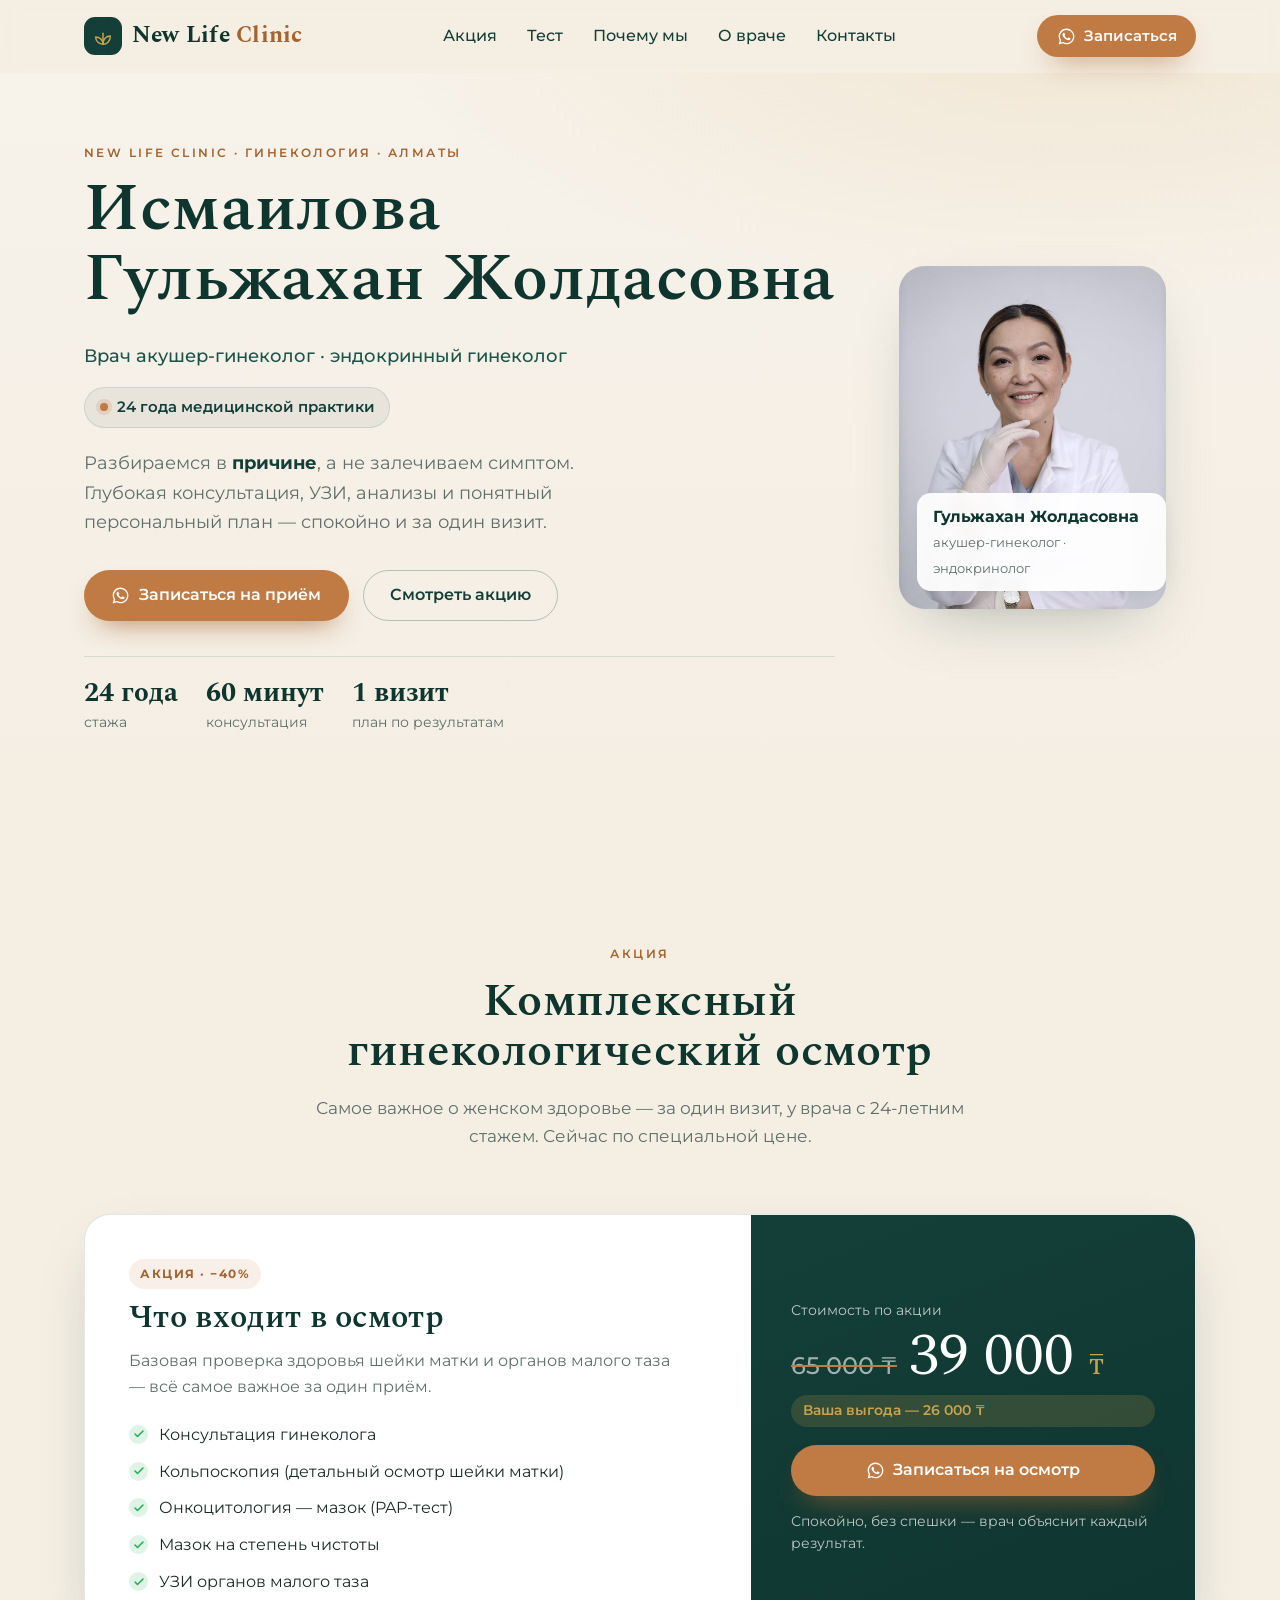
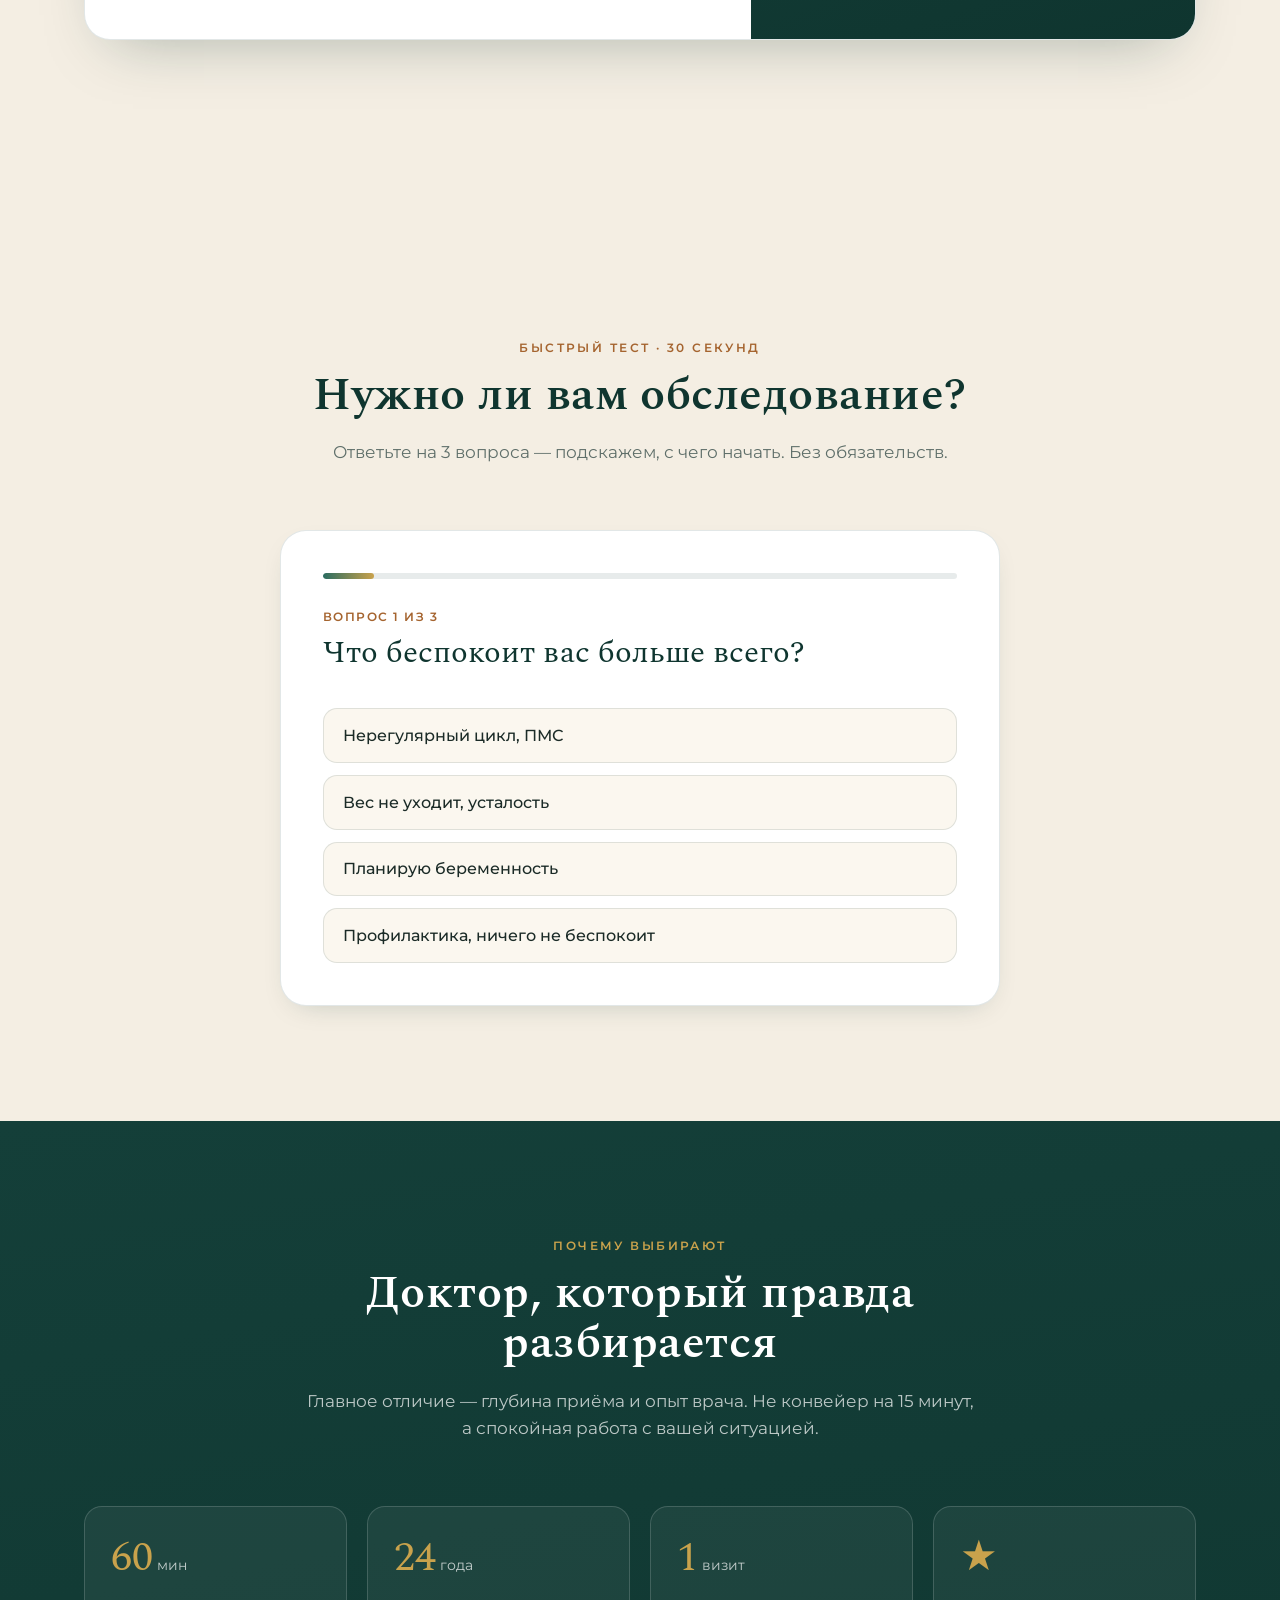
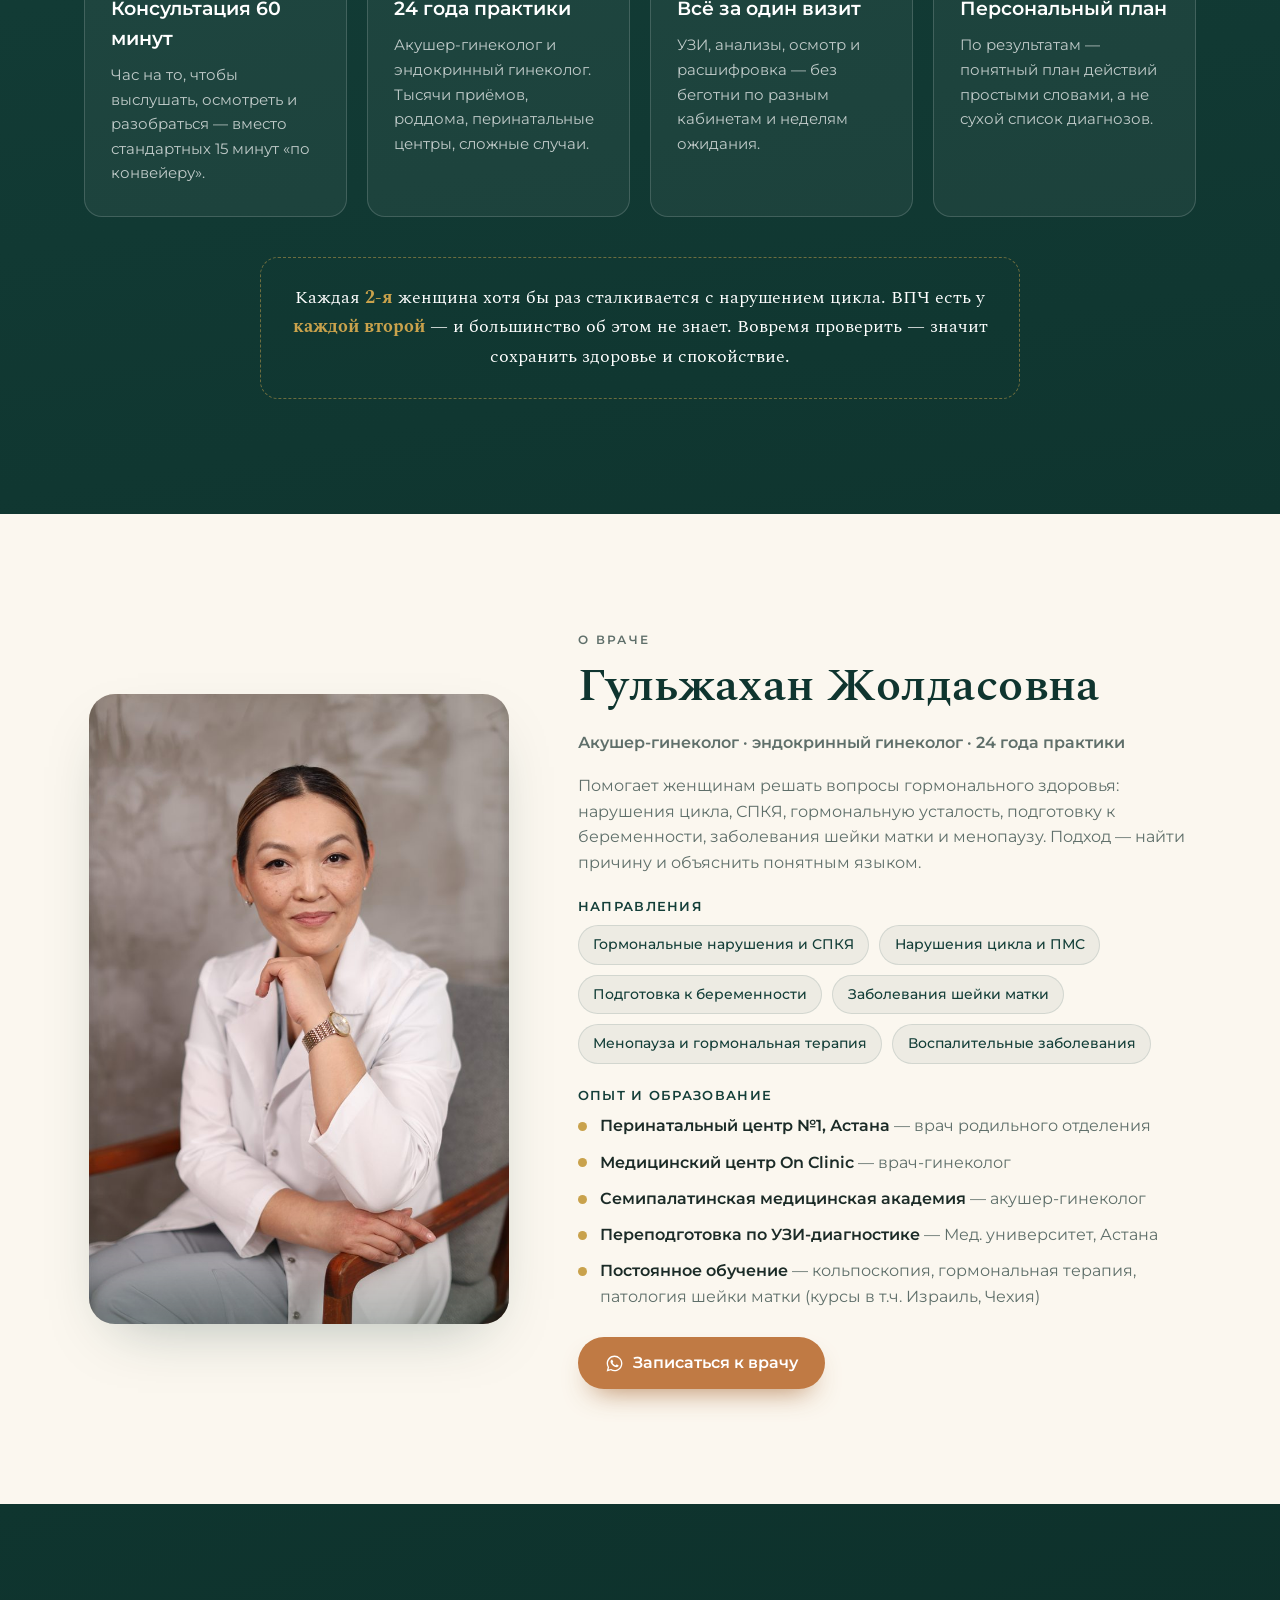
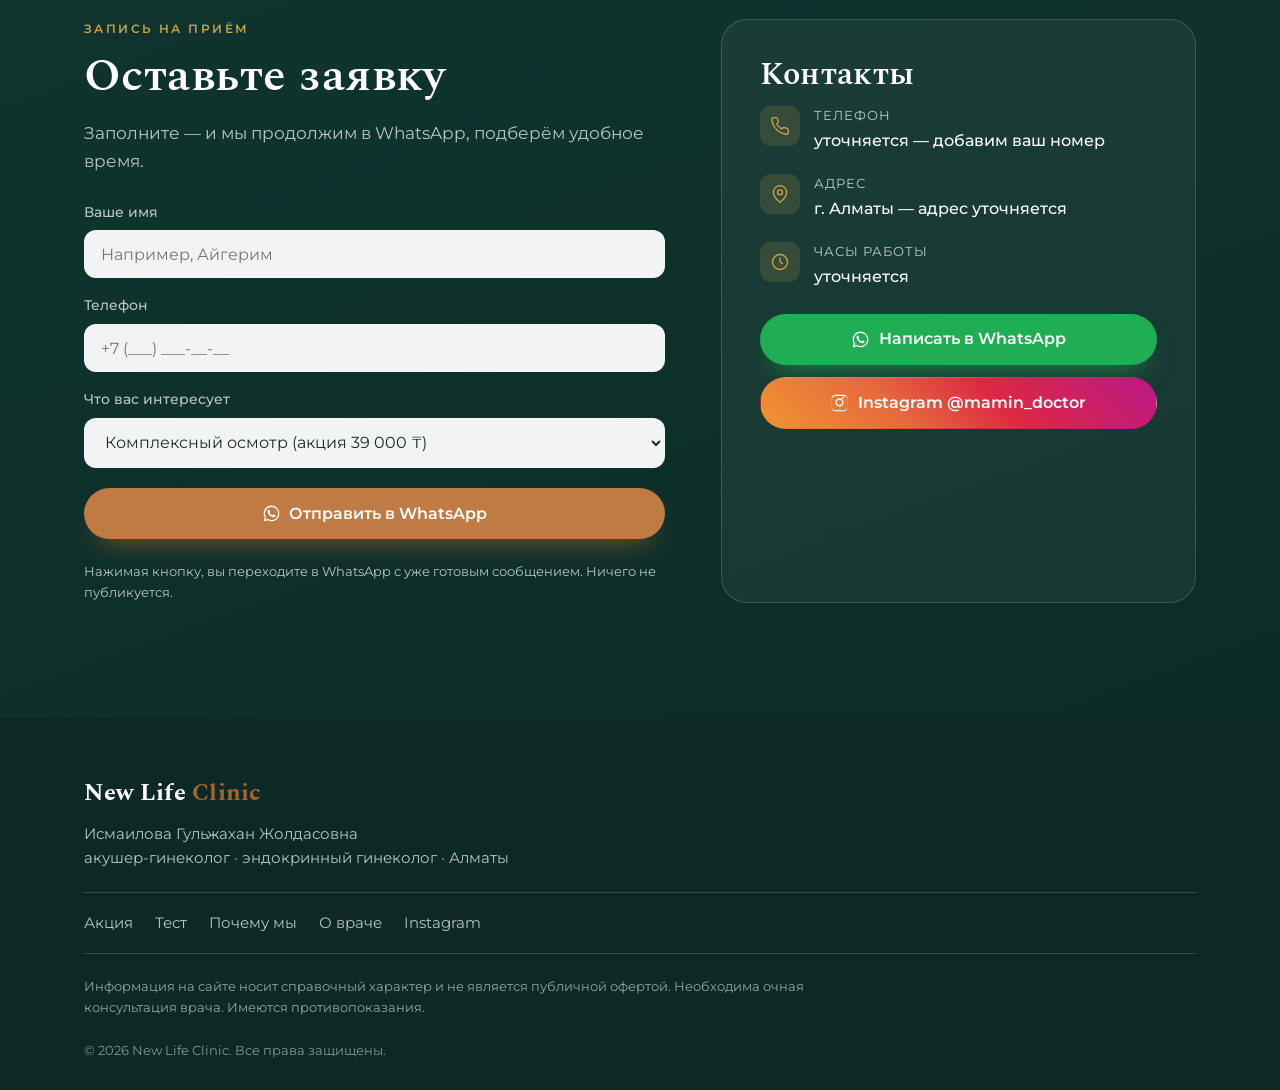
==== commit c25bf8a6: "Update offer & UX per feedback - Fonts: switch to Montserrat + Spectral (matching reference site) - " ====
--- a/index.html
+++ b/index.html
@@ -4,18 +4,18 @@
   <meta charset="UTF-8" />
   <meta name="viewport" content="width=device-width, initial-scale=1.0" />
   <title>New Life Clinic — гинеколог Гульжахан Жолдасовна, Алматы</title>
-  <meta name="description" content="New Life Clinic, Алматы. Исмаилова Гульжахан Жолдасовна — акушер-гинеколог, эндокринный гинеколог, 24 года практики. Консультация 60 минут, УЗИ, анализы и персональный план за один визит. Запись через WhatsApp." />
+  <meta name="description" content="New Life Clinic, Алматы. Исмаилова Гульжахан Жолдасовна — акушер-гинеколог, эндокринный гинеколог, 24 года практики. Комплексный осмотр по акции 39 000 ₸. Запись через WhatsApp." />
   <meta name="theme-color" content="#143f39" />
 
   <!-- Open Graph -->
   <meta property="og:type" content="website" />
   <meta property="og:title" content="New Life Clinic — гинеколог Гульжахан Жолдасовна, Алматы" />
-  <meta property="og:description" content="Акушер-гинеколог, эндокринный гинеколог с 24-летним стажем. Глубокая консультация 60 минут и комплексное обследование за один визит." />
+  <meta property="og:description" content="Акушер-гинеколог, эндокринный гинеколог с 24-летним стажем. Комплексный осмотр по акции 39 000 ₸." />
   <meta property="og:image" content="images/doctor-hero.jpg" />
 
   <link rel="preconnect" href="https://fonts.googleapis.com" />
   <link rel="preconnect" href="https://fonts.gstatic.com" crossorigin />
-  <link href="https://fonts.googleapis.com/css2?family=Cormorant+Garamond:wght@500;600;700&family=Inter:wght@400;500;600;700&display=swap" rel="stylesheet" />
+  <link href="https://fonts.googleapis.com/css2?family=Montserrat:wght@300;400;500;600;700&family=Spectral:wght@500;600;700&display=swap" rel="stylesheet" />
   <link rel="stylesheet" href="styles.css" />
 </head>
 <body>
@@ -35,13 +35,14 @@
       </a>
 
       <nav class="main-nav" aria-label="Основная навигация">
-        <a href="#services">Услуги</a>
+        <a href="#services">Акция</a>
+        <a href="#quiz">Тест</a>
         <a href="#why">Почему мы</a>
         <a href="#about">О враче</a>
         <a href="#contacts">Контакты</a>
       </nav>
 
-      <a class="btn btn-primary btn-sm header-cta" data-wa data-service="приём">Записаться</a>
+      <a class="btn btn-primary btn-sm header-cta" data-wa data-service="приём"><svg class="ico" viewBox="0 0 24 24" fill="currentColor" aria-hidden="true"><path d="M19.05 4.91A9.82 9.82 0 0 0 12.04 2C6.58 2 2.13 6.45 2.13 11.91c0 1.75.46 3.45 1.32 4.95L2.05 22l5.25-1.38a9.9 9.9 0 0 0 4.74 1.21h.004c5.46 0 9.91-4.45 9.91-9.91 0-2.65-1.03-5.14-2.9-7.01ZM12.04 20.15h-.003a8.2 8.2 0 0 1-4.18-1.15l-.3-.18-3.12.82.83-3.04-.2-.31a8.2 8.2 0 0 1-1.26-4.38c0-4.54 3.7-8.24 8.25-8.24a8.2 8.2 0 0 1 5.82 2.42 8.18 8.18 0 0 1 2.41 5.83c0 4.54-3.7 8.24-8.24 8.24Zm4.52-6.16c-.25-.12-1.47-.72-1.69-.81-.23-.08-.39-.12-.56.12-.16.25-.64.81-.79.97-.14.17-.29.19-.54.06-.25-.12-1.05-.39-1.99-1.23-.74-.66-1.23-1.47-1.38-1.72-.14-.25-.01-.38.11-.5.11-.11.25-.29.37-.43.13-.14.17-.25.25-.41.08-.17.04-.31-.02-.43-.06-.12-.56-1.34-.76-1.84-.2-.48-.4-.42-.56-.43h-.48c-.17 0-.43.06-.66.31-.22.25-.86.85-.86 2.07s.89 2.4 1.01 2.56c.12.17 1.75 2.67 4.23 3.74.59.26 1.05.41 1.41.52.59.19 1.13.16 1.56.1.48-.07 1.47-.6 1.67-1.18.21-.58.21-1.07.14-1.18-.06-.1-.22-.16-.47-.28Z"/></svg> Записаться</a>
     </div>
   </header>
 
@@ -60,10 +61,8 @@
             УЗИ, анализы и понятный персональный план — спокойно и за один визит.
           </p>
           <div class="hero-actions">
-            <a class="btn btn-primary" data-wa data-service="приём">
-              <svg class="ico" viewBox="0 0 24 24" fill="currentColor" aria-hidden="true"><path d="M19.05 4.91A9.82 9.82 0 0 0 12.04 2C6.58 2 2.13 6.45 2.13 11.91c0 1.75.46 3.45 1.32 4.95L2.05 22l5.25-1.38a9.9 9.9 0 0 0 4.74 1.21h.004c5.46 0 9.91-4.45 9.91-9.91 0-2.65-1.03-5.14-2.9-7.01ZM12.04 20.15h-.003a8.2 8.2 0 0 1-4.18-1.15l-.3-.18-3.12.82.83-3.04-.2-.31a8.2 8.2 0 0 1-1.26-4.38c0-4.54 3.7-8.24 8.25-8.24a8.2 8.2 0 0 1 5.82 2.42 8.18 8.18 0 0 1 2.41 5.83c0 4.54-3.7 8.24-8.24 8.24Zm4.52-6.16c-.25-.12-1.47-.72-1.69-.81-.23-.08-.39-.12-.56.12-.16.25-.64.81-.79.97-.14.17-.29.19-.54.06-.25-.12-1.05-.39-1.99-1.23-.74-.66-1.23-1.47-1.38-1.72-.14-.25-.01-.38.11-.5.11-.11.25-.29.37-.43.13-.14.17-.25.25-.41.08-.17.04-.31-.02-.43-.06-.12-.56-1.34-.76-1.84-.2-.48-.4-.42-.56-.43h-.48c-.17 0-.43.06-.66.31-.22.25-.86.85-.86 2.07s.89 2.4 1.01 2.56c.12.17 1.75 2.67 4.23 3.74.59.26 1.05.41 1.41.52.59.19 1.13.16 1.56.1.48-.07 1.47-.6 1.67-1.18.21-.58.21-1.07.14-1.18-.06-.1-.22-.16-.47-.28Z"/></svg> Записаться на приём
-            </a>
-            <a class="btn btn-ghost" href="#services">Смотреть услуги</a>
+            <a class="btn btn-primary" data-wa data-service="приём"><svg class="ico" viewBox="0 0 24 24" fill="currentColor" aria-hidden="true"><path d="M19.05 4.91A9.82 9.82 0 0 0 12.04 2C6.58 2 2.13 6.45 2.13 11.91c0 1.75.46 3.45 1.32 4.95L2.05 22l5.25-1.38a9.9 9.9 0 0 0 4.74 1.21h.004c5.46 0 9.91-4.45 9.91-9.91 0-2.65-1.03-5.14-2.9-7.01ZM12.04 20.15h-.003a8.2 8.2 0 0 1-4.18-1.15l-.3-.18-3.12.82.83-3.04-.2-.31a8.2 8.2 0 0 1-1.26-4.38c0-4.54 3.7-8.24 8.25-8.24a8.2 8.2 0 0 1 5.82 2.42 8.18 8.18 0 0 1 2.41 5.83c0 4.54-3.7 8.24-8.24 8.24Zm4.52-6.16c-.25-.12-1.47-.72-1.69-.81-.23-.08-.39-.12-.56.12-.16.25-.64.81-.79.97-.14.17-.29.19-.54.06-.25-.12-1.05-.39-1.99-1.23-.74-.66-1.23-1.47-1.38-1.72-.14-.25-.01-.38.11-.5.11-.11.25-.29.37-.43.13-.14.17-.25.25-.41.08-.17.04-.31-.02-.43-.06-.12-.56-1.34-.76-1.84-.2-.48-.4-.42-.56-.43h-.48c-.17 0-.43.06-.66.31-.22.25-.86.85-.86 2.07s.89 2.4 1.01 2.56c.12.17 1.75 2.67 4.23 3.74.59.26 1.05.41 1.41.52.59.19 1.13.16 1.56.1.48-.07 1.47-.6 1.67-1.18.21-.58.21-1.07.14-1.18-.06-.1-.22-.16-.47-.28Z"/></svg> Записаться на приём</a>
+            <a class="btn btn-ghost" href="#services">Смотреть акцию</a>
           </div>
           <ul class="hero-stats">
             <li><strong>24 года</strong><span>стажа</span></li>
@@ -73,7 +72,7 @@
         </div>
 
         <div class="hero-photo reveal">
-          <div class="photo-frame">
+          <div class="photo-frame float">
             <img src="images/doctor-hero.jpg" width="1013" height="1300"
                  alt="Исмаилова Гульжахан Жолдасовна — акушер-гинеколог, эндокринный гинеколог" />
           </div>
@@ -85,24 +84,23 @@
       </div>
     </section>
 
-    <!-- ================= SERVICES + PROMO ================= -->
+    <!-- ================= PROMO OFFER ================= -->
     <section class="section services" id="services">
       <div class="container">
         <div class="section-head reveal">
-          <p class="eyebrow center">Услуги</p>
-          <h2>Программы женского здоровья</h2>
+          <p class="eyebrow center">Акция</p>
+          <h2>Комплексный гинекологический осмотр</h2>
           <p class="section-sub">
-            Комплексные обследования у врача с 24-летним стажем. Начните с акционного чекапа —
-            это понятная точка входа без лишних анализов.
+            Самое важное о женском здоровье — за один визит, у врача с 24-летним стажем.
+            Сейчас по специальной цене.
           </p>
         </div>
 
-        <!-- Promo featured card -->
         <article class="promo reveal">
           <div class="promo-body">
-            <span class="badge-sale">Акция</span>
-            <h3>Гинекологический осмотр</h3>
-            <p class="promo-desc">Базовая проверка здоровья шейки матки и органов малого таза — всё самое важное за один визит.</p>
+            <span class="badge-sale">Акция · −40%</span>
+            <h3>Что входит в осмотр</h3>
+            <p class="promo-desc">Базовая проверка здоровья шейки матки и органов малого таза — всё самое важное за один приём.</p>
             <ul class="promo-list">
               <li>Консультация гинеколога</li>
               <li>Кольпоскопия (детальный осмотр шейки матки)</li>
@@ -113,71 +111,70 @@
           </div>
           <div class="promo-side">
             <p class="promo-price-label">Стоимость по акции</p>
-            <p class="promo-price">39 000 <span>₸</span></p>
-            <a class="btn btn-primary btn-block" data-wa data-service="акционный чекап «Гинекологический осмотр» за 39 000 ₸">
-              <svg class="ico" viewBox="0 0 24 24" fill="currentColor" aria-hidden="true"><path d="M19.05 4.91A9.82 9.82 0 0 0 12.04 2C6.58 2 2.13 6.45 2.13 11.91c0 1.75.46 3.45 1.32 4.95L2.05 22l5.25-1.38a9.9 9.9 0 0 0 4.74 1.21h.004c5.46 0 9.91-4.45 9.91-9.91 0-2.65-1.03-5.14-2.9-7.01ZM12.04 20.15h-.003a8.2 8.2 0 0 1-4.18-1.15l-.3-.18-3.12.82.83-3.04-.2-.31a8.2 8.2 0 0 1-1.26-4.38c0-4.54 3.7-8.24 8.25-8.24a8.2 8.2 0 0 1 5.82 2.42 8.18 8.18 0 0 1 2.41 5.83c0 4.54-3.7 8.24-8.24 8.24Zm4.52-6.16c-.25-.12-1.47-.72-1.69-.81-.23-.08-.39-.12-.56.12-.16.25-.64.81-.79.97-.14.17-.29.19-.54.06-.25-.12-1.05-.39-1.99-1.23-.74-.66-1.23-1.47-1.38-1.72-.14-.25-.01-.38.11-.5.11-.11.25-.29.37-.43.13-.14.17-.25.25-.41.08-.17.04-.31-.02-.43-.06-.12-.56-1.34-.76-1.84-.2-.48-.4-.42-.56-.43h-.48c-.17 0-.43.06-.66.31-.22.25-.86.85-.86 2.07s.89 2.4 1.01 2.56c.12.17 1.75 2.67 4.23 3.74.59.26 1.05.41 1.41.52.59.19 1.13.16 1.56.1.48-.07 1.47-.6 1.67-1.18.21-.58.21-1.07.14-1.18-.06-.1-.22-.16-.47-.28Z"/></svg> Записаться на чекап
-            </a>
+            <p class="promo-prices">
+              <span class="promo-old">65 000 ₸</span>
+              <span class="promo-price">39 000 <span class="cur">₸</span></span>
+            </p>
+            <p class="promo-save">Ваша выгода — 26 000 ₸</p>
+            <a class="btn btn-primary btn-block" data-wa data-service="акционный комплексный осмотр за 39 000 ₸"><svg class="ico" viewBox="0 0 24 24" fill="currentColor" aria-hidden="true"><path d="M19.05 4.91A9.82 9.82 0 0 0 12.04 2C6.58 2 2.13 6.45 2.13 11.91c0 1.75.46 3.45 1.32 4.95L2.05 22l5.25-1.38a9.9 9.9 0 0 0 4.74 1.21h.004c5.46 0 9.91-4.45 9.91-9.91 0-2.65-1.03-5.14-2.9-7.01ZM12.04 20.15h-.003a8.2 8.2 0 0 1-4.18-1.15l-.3-.18-3.12.82.83-3.04-.2-.31a8.2 8.2 0 0 1-1.26-4.38c0-4.54 3.7-8.24 8.25-8.24a8.2 8.2 0 0 1 5.82 2.42 8.18 8.18 0 0 1 2.41 5.83c0 4.54-3.7 8.24-8.24 8.24Zm4.52-6.16c-.25-.12-1.47-.72-1.69-.81-.23-.08-.39-.12-.56.12-.16.25-.64.81-.79.97-.14.17-.29.19-.54.06-.25-.12-1.05-.39-1.99-1.23-.74-.66-1.23-1.47-1.38-1.72-.14-.25-.01-.38.11-.5.11-.11.25-.29.37-.43.13-.14.17-.25.25-.41.08-.17.04-.31-.02-.43-.06-.12-.56-1.34-.76-1.84-.2-.48-.4-.42-.56-.43h-.48c-.17 0-.43.06-.66.31-.22.25-.86.85-.86 2.07s.89 2.4 1.01 2.56c.12.17 1.75 2.67 4.23 3.74.59.26 1.05.41 1.41.52.59.19 1.13.16 1.56.1.48-.07 1.47-.6 1.67-1.18.21-.58.21-1.07.14-1.18-.06-.1-.22-.16-.47-.28Z"/></svg> Записаться на осмотр</a>
             <p class="promo-note">Спокойно, без спешки — врач объяснит каждый результат.</p>
           </div>
         </article>
-
-        <!-- Other directions (no prices) -->
-        <p class="services-subtitle reveal">Другие направления</p>
-        <div class="cards-grid">
-
-          <article class="card reveal">
-            <div class="card-ico" aria-hidden="true">
-              <svg viewBox="0 0 24 24" width="26" height="26" fill="none" stroke="currentColor" stroke-width="1.5" stroke-linecap="round" stroke-linejoin="round"><circle cx="12" cy="12" r="9"/><path d="M12 7v5l3 2"/></svg>
+      </div>
+    </section>
+
+    <!-- ================= QUIZ ================= -->
+    <section class="section quiz" id="quiz">
+      <div class="container">
+        <div class="section-head reveal">
+          <p class="eyebrow center">Быстрый тест · 30 секунд</p>
+          <h2>Нужно ли вам обследование?</h2>
+          <p class="section-sub">Ответьте на 3 вопроса — подскажем, с чего начать. Без обязательств.</p>
+        </div>
+
+        <div class="quiz-card reveal" id="quiz-card">
+          <div class="quiz-progress"><span class="quiz-progress-bar" id="quiz-bar"></span></div>
+
+          <div class="quiz-step is-active" data-step="0">
+            <p class="quiz-count">Вопрос 1 из 3</p>
+            <p class="quiz-q">Что беспокоит вас больше всего?</p>
+            <div class="quiz-options">
+              <button type="button" class="quiz-opt" data-value="нерегулярный цикл или ПМС">Нерегулярный цикл, ПМС</button>
+              <button type="button" class="quiz-opt" data-value="вес не уходит, усталость">Вес не уходит, усталость</button>
+              <button type="button" class="quiz-opt" data-value="планирование беременности">Планирую беременность</button>
+              <button type="button" class="quiz-opt" data-value="профилактика / ничего не беспокоит">Профилактика, ничего не беспокоит</button>
             </div>
-            <h4>Гормоны и вес</h4>
-            <p>Питаетесь правильно и тренируетесь, а вес стоит? Проверим гормоны, инсулин и щитовидную железу — найдём настоящую причину (СПКЯ, инсулинорезистентность).</p>
-            <a class="card-link" data-wa data-service="программа «Гормоны и вес» (СПКЯ / инсулинорезистентность)">Записаться <span aria-hidden="true">→</span></a>
-          </article>
-
-          <article class="card reveal">
-            <div class="card-ico" aria-hidden="true">
-              <svg viewBox="0 0 24 24" width="26" height="26" fill="none" stroke="currentColor" stroke-width="1.5" stroke-linecap="round" stroke-linejoin="round"><path d="M13 2 4 14h6l-1 8 9-12h-6l1-8Z"/></svg>
+          </div>
+
+          <div class="quiz-step" data-step="1">
+            <p class="quiz-count">Вопрос 2 из 3</p>
+            <p class="quiz-q">Когда вы последний раз были у гинеколога?</p>
+            <div class="quiz-options">
+              <button type="button" class="quiz-opt" data-value="менее года назад">Менее года назад</button>
+              <button type="button" class="quiz-opt" data-value="1–3 года назад">1–3 года назад</button>
+              <button type="button" class="quiz-opt" data-value="более 3 лет / не помню">Более 3 лет или не помню</button>
             </div>
-            <h4>Гормональная усталость 35+</h4>
-            <p>«Анализы в норме, а сил нет»? Посмотрим кортизол, щитовидную железу, женские гормоны и дефициты — и поймём, что отнимает энергию.</p>
-            <a class="card-link" data-wa data-service="программа «Гормональная усталость 35+»">Записаться <span aria-hidden="true">→</span></a>
-          </article>
-
-          <article class="card reveal">
-            <div class="card-ico" aria-hidden="true">
-              <svg viewBox="0 0 24 24" width="26" height="26" fill="none" stroke="currentColor" stroke-width="1.5" stroke-linecap="round" stroke-linejoin="round"><path d="M12 21s-7-4.35-7-10a4 4 0 0 1 7-2.65A4 4 0 0 1 19 11c0 5.65-7 10-7 10Z"/></svg>
+          </div>
+
+          <div class="quiz-step" data-step="2">
+            <p class="quiz-count">Вопрос 3 из 3</p>
+            <p class="quiz-q">Делали ли вы УЗИ и мазок за последний год?</p>
+            <div class="quiz-options">
+              <button type="button" class="quiz-opt" data-value="да, недавно">Да, недавно</button>
+              <button type="button" class="quiz-opt" data-value="давно">Давно</button>
+              <button type="button" class="quiz-opt" data-value="никогда / не помню">Никогда или не помню</button>
             </div>
-            <h4>Планирование беременности</h4>
-            <p>Полная картина перед зачатием: щитовидная железа, инфекционная безопасность, дефициты и состояние шейки матки — и персональный план подготовки.</p>
-            <a class="card-link" data-wa data-service="программа «Планирование беременности»">Записаться <span aria-hidden="true">→</span></a>
-          </article>
-
-          <article class="card reveal">
-            <div class="card-ico" aria-hidden="true">
-              <svg viewBox="0 0 24 24" width="26" height="26" fill="none" stroke="currentColor" stroke-width="1.5" stroke-linecap="round" stroke-linejoin="round"><path d="M12 3 4 6v6c0 4.5 3.4 7.6 8 9 4.6-1.4 8-4.5 8-9V6l-8-3Z"/><path d="m9 12 2 2 4-4"/></svg>
+          </div>
+
+          <div class="quiz-step quiz-result" data-step="3">
+            <div class="quiz-check" aria-hidden="true">
+              <svg viewBox="0 0 24 24" width="34" height="34" fill="none" stroke="currentColor" stroke-width="2.2" stroke-linecap="round" stroke-linejoin="round"><path d="M20 6 9 17l-5-5"/></svg>
             </div>
-            <h4>Скрининг ВПЧ и шейки матки</h4>
-            <p>Онкопрофилактика за один визит: кольпоскопия, жидкостная цитология и ВПЧ-тест с расшифровкой врача. Спокойствие, которое стоит проверки.</p>
-            <a class="card-link" data-wa data-service="программа «Скрининг ВПЧ и шейки матки» (онкопрофилактика)">Записаться <span aria-hidden="true">→</span></a>
-          </article>
-
-          <article class="card reveal">
-            <div class="card-ico" aria-hidden="true">
-              <svg viewBox="0 0 24 24" width="26" height="26" fill="none" stroke="currentColor" stroke-width="1.5" stroke-linecap="round" stroke-linejoin="round"><path d="M3 12h4l2 6 4-14 2 8h6"/></svg>
-            </div>
-            <h4>Нерегулярный цикл и ПМС</h4>
-            <p>Цикл скачет, ПМС изматывает? Это не «характер» — это гормоны. УЗИ и гормоны цикла за одну консультацию, чтобы понять, что происходит.</p>
-            <a class="card-link" data-wa data-service="программа «Нерегулярный цикл и ПМС»">Записаться <span aria-hidden="true">→</span></a>
-          </article>
-
-          <article class="card card-cta reveal">
-            <h4>Не нашли свой вопрос?</h4>
-            <p>Напишите в WhatsApp — подскажем, какое обследование подойдёт именно вам, и подберём удобное время.</p>
-            <a class="btn btn-primary btn-sm" data-wa data-service="консультацию (нужна помощь с выбором обследования)">
-              <svg class="ico" viewBox="0 0 24 24" fill="currentColor" aria-hidden="true"><path d="M19.05 4.91A9.82 9.82 0 0 0 12.04 2C6.58 2 2.13 6.45 2.13 11.91c0 1.75.46 3.45 1.32 4.95L2.05 22l5.25-1.38a9.9 9.9 0 0 0 4.74 1.21h.004c5.46 0 9.91-4.45 9.91-9.91 0-2.65-1.03-5.14-2.9-7.01ZM12.04 20.15h-.003a8.2 8.2 0 0 1-4.18-1.15l-.3-.18-3.12.82.83-3.04-.2-.31a8.2 8.2 0 0 1-1.26-4.38c0-4.54 3.7-8.24 8.25-8.24a8.2 8.2 0 0 1 5.82 2.42 8.18 8.18 0 0 1 2.41 5.83c0 4.54-3.7 8.24-8.24 8.24Zm4.52-6.16c-.25-.12-1.47-.72-1.69-.81-.23-.08-.39-.12-.56.12-.16.25-.64.81-.79.97-.14.17-.29.19-.54.06-.25-.12-1.05-.39-1.99-1.23-.74-.66-1.23-1.47-1.38-1.72-.14-.25-.01-.38.11-.5.11-.11.25-.29.37-.43.13-.14.17-.25.25-.41.08-.17.04-.31-.02-.43-.06-.12-.56-1.34-.76-1.84-.2-.48-.4-.42-.56-.43h-.48c-.17 0-.43.06-.66.31-.22.25-.86.85-.86 2.07s.89 2.4 1.01 2.56c.12.17 1.75 2.67 4.23 3.74.59.26 1.05.41 1.41.52.59.19 1.13.16 1.56.1.48-.07 1.47-.6 1.67-1.18.21-.58.21-1.07.14-1.18-.06-.1-.22-.16-.47-.28Z"/></svg> Спросить врача
-            </a>
-          </article>
-
+            <h3>Вам подойдёт комплексный осмотр</h3>
+            <p class="quiz-result-text">По вашим ответам разумно начать с базового обследования за <strong>39 000 ₸</strong>: осмотр, УЗИ и мазки за один визит. Врач разберётся в ситуации и подскажет, что делать дальше.</p>
+            <a class="btn btn-primary" id="quiz-wa" target="_blank" rel="noopener"><svg class="ico" viewBox="0 0 24 24" fill="currentColor" aria-hidden="true"><path d="M19.05 4.91A9.82 9.82 0 0 0 12.04 2C6.58 2 2.13 6.45 2.13 11.91c0 1.75.46 3.45 1.32 4.95L2.05 22l5.25-1.38a9.9 9.9 0 0 0 4.74 1.21h.004c5.46 0 9.91-4.45 9.91-9.91 0-2.65-1.03-5.14-2.9-7.01ZM12.04 20.15h-.003a8.2 8.2 0 0 1-4.18-1.15l-.3-.18-3.12.82.83-3.04-.2-.31a8.2 8.2 0 0 1-1.26-4.38c0-4.54 3.7-8.24 8.25-8.24a8.2 8.2 0 0 1 5.82 2.42 8.18 8.18 0 0 1 2.41 5.83c0 4.54-3.7 8.24-8.24 8.24Zm4.52-6.16c-.25-.12-1.47-.72-1.69-.81-.23-.08-.39-.12-.56.12-.16.25-.64.81-.79.97-.14.17-.29.19-.54.06-.25-.12-1.05-.39-1.99-1.23-.74-.66-1.23-1.47-1.38-1.72-.14-.25-.01-.38.11-.5.11-.11.25-.29.37-.43.13-.14.17-.25.25-.41.08-.17.04-.31-.02-.43-.06-.12-.56-1.34-.76-1.84-.2-.48-.4-.42-.56-.43h-.48c-.17 0-.43.06-.66.31-.22.25-.86.85-.86 2.07s.89 2.4 1.01 2.56c.12.17 1.75 2.67 4.23 3.74.59.26 1.05.41 1.41.52.59.19 1.13.16 1.56.1.48-.07 1.47-.6 1.67-1.18.21-.58.21-1.07.14-1.18-.06-.1-.22-.16-.47-.28Z"/></svg> Записаться в WhatsApp</a>
+            <button type="button" class="quiz-restart" id="quiz-restart">Пройти заново</button>
+          </div>
         </div>
       </div>
     </section>
@@ -261,9 +258,7 @@
             <li><strong>Постоянное обучение</strong> — кольпоскопия, гормональная терапия, патология шейки матки (курсы в т.ч. Израиль, Чехия)</li>
           </ul>
 
-          <a class="btn btn-primary" data-wa data-service="приём к врачу Гульжахан Жолдасовне">
-            <svg class="ico" viewBox="0 0 24 24" fill="currentColor" aria-hidden="true"><path d="M19.05 4.91A9.82 9.82 0 0 0 12.04 2C6.58 2 2.13 6.45 2.13 11.91c0 1.75.46 3.45 1.32 4.95L2.05 22l5.25-1.38a9.9 9.9 0 0 0 4.74 1.21h.004c5.46 0 9.91-4.45 9.91-9.91 0-2.65-1.03-5.14-2.9-7.01ZM12.04 20.15h-.003a8.2 8.2 0 0 1-4.18-1.15l-.3-.18-3.12.82.83-3.04-.2-.31a8.2 8.2 0 0 1-1.26-4.38c0-4.54 3.7-8.24 8.25-8.24a8.2 8.2 0 0 1 5.82 2.42 8.18 8.18 0 0 1 2.41 5.83c0 4.54-3.7 8.24-8.24 8.24Zm4.52-6.16c-.25-.12-1.47-.72-1.69-.81-.23-.08-.39-.12-.56.12-.16.25-.64.81-.79.97-.14.17-.29.19-.54.06-.25-.12-1.05-.39-1.99-1.23-.74-.66-1.23-1.47-1.38-1.72-.14-.25-.01-.38.11-.5.11-.11.25-.29.37-.43.13-.14.17-.25.25-.41.08-.17.04-.31-.02-.43-.06-.12-.56-1.34-.76-1.84-.2-.48-.4-.42-.56-.43h-.48c-.17 0-.43.06-.66.31-.22.25-.86.85-.86 2.07s.89 2.4 1.01 2.56c.12.17 1.75 2.67 4.23 3.74.59.26 1.05.41 1.41.52.59.19 1.13.16 1.56.1.48-.07 1.47-.6 1.67-1.18.21-.58.21-1.07.14-1.18-.06-.1-.22-.16-.47-.28Z"/></svg> Записаться к врачу
-          </a>
+          <a class="btn btn-primary" data-wa data-service="приём к врачу Гульжахан Жолдасовне"><svg class="ico" viewBox="0 0 24 24" fill="currentColor" aria-hidden="true"><path d="M19.05 4.91A9.82 9.82 0 0 0 12.04 2C6.58 2 2.13 6.45 2.13 11.91c0 1.75.46 3.45 1.32 4.95L2.05 22l5.25-1.38a9.9 9.9 0 0 0 4.74 1.21h.004c5.46 0 9.91-4.45 9.91-9.91 0-2.65-1.03-5.14-2.9-7.01ZM12.04 20.15h-.003a8.2 8.2 0 0 1-4.18-1.15l-.3-.18-3.12.82.83-3.04-.2-.31a8.2 8.2 0 0 1-1.26-4.38c0-4.54 3.7-8.24 8.25-8.24a8.2 8.2 0 0 1 5.82 2.42 8.18 8.18 0 0 1 2.41 5.83c0 4.54-3.7 8.24-8.24 8.24Zm4.52-6.16c-.25-.12-1.47-.72-1.69-.81-.23-.08-.39-.12-.56.12-.16.25-.64.81-.79.97-.14.17-.29.19-.54.06-.25-.12-1.05-.39-1.99-1.23-.74-.66-1.23-1.47-1.38-1.72-.14-.25-.01-.38.11-.5.11-.11.25-.29.37-.43.13-.14.17-.25.25-.41.08-.17.04-.31-.02-.43-.06-.12-.56-1.34-.76-1.84-.2-.48-.4-.42-.56-.43h-.48c-.17 0-.43.06-.66.31-.22.25-.86.85-.86 2.07s.89 2.4 1.01 2.56c.12.17 1.75 2.67 4.23 3.74.59.26 1.05.41 1.41.52.59.19 1.13.16 1.56.1.48-.07 1.47-.6 1.67-1.18.21-.58.21-1.07.14-1.18-.06-.1-.22-.16-.47-.28Z"/></svg> Записаться к врачу</a>
         </div>
       </div>
     </section>
@@ -286,20 +281,13 @@
               <input type="tel" name="phone" placeholder="+7 (___) ___-__-__" required />
             </label>
             <label>
-              <span>Услуга</span>
+              <span>Что вас интересует</span>
               <select name="service">
-                <option value="Гинекологический осмотр (акция 39 000 ₸)">Гинекологический осмотр (акция 39 000 ₸)</option>
-                <option value="Гормоны и вес (СПКЯ)">Гормоны и вес (СПКЯ)</option>
-                <option value="Гормональная усталость 35+">Гормональная усталость 35+</option>
-                <option value="Планирование беременности">Планирование беременности</option>
-                <option value="Скрининг ВПЧ и шейки матки">Скрининг ВПЧ и шейки матки</option>
-                <option value="Нерегулярный цикл и ПМС">Нерегулярный цикл и ПМС</option>
-                <option value="Не определилась — нужна консультация">Не определилась — нужна консультация</option>
+                <option value="Комплексный осмотр (акция 39 000 ₸)">Комплексный осмотр (акция 39 000 ₸)</option>
+                <option value="Нужна консультация — помогите определиться">Нужна консультация — помогите определиться</option>
               </select>
             </label>
-            <button type="submit" class="btn btn-primary btn-block">
-              <svg class="ico" viewBox="0 0 24 24" fill="currentColor" aria-hidden="true"><path d="M19.05 4.91A9.82 9.82 0 0 0 12.04 2C6.58 2 2.13 6.45 2.13 11.91c0 1.75.46 3.45 1.32 4.95L2.05 22l5.25-1.38a9.9 9.9 0 0 0 4.74 1.21h.004c5.46 0 9.91-4.45 9.91-9.91 0-2.65-1.03-5.14-2.9-7.01ZM12.04 20.15h-.003a8.2 8.2 0 0 1-4.18-1.15l-.3-.18-3.12.82.83-3.04-.2-.31a8.2 8.2 0 0 1-1.26-4.38c0-4.54 3.7-8.24 8.25-8.24a8.2 8.2 0 0 1 5.82 2.42 8.18 8.18 0 0 1 2.41 5.83c0 4.54-3.7 8.24-8.24 8.24Zm4.52-6.16c-.25-.12-1.47-.72-1.69-.81-.23-.08-.39-.12-.56.12-.16.25-.64.81-.79.97-.14.17-.29.19-.54.06-.25-.12-1.05-.39-1.99-1.23-.74-.66-1.23-1.47-1.38-1.72-.14-.25-.01-.38.11-.5.11-.11.25-.29.37-.43.13-.14.17-.25.25-.41.08-.17.04-.31-.02-.43-.06-.12-.56-1.34-.76-1.84-.2-.48-.4-.42-.56-.43h-.48c-.17 0-.43.06-.66.31-.22.25-.86.85-.86 2.07s.89 2.4 1.01 2.56c.12.17 1.75 2.67 4.23 3.74.59.26 1.05.41 1.41.52.59.19 1.13.16 1.56.1.48-.07 1.47-.6 1.67-1.18.21-.58.21-1.07.14-1.18-.06-.1-.22-.16-.47-.28Z"/></svg> Отправить в WhatsApp
-            </button>
+            <button type="submit" class="btn btn-primary btn-block"><svg class="ico" viewBox="0 0 24 24" fill="currentColor" aria-hidden="true"><path d="M19.05 4.91A9.82 9.82 0 0 0 12.04 2C6.58 2 2.13 6.45 2.13 11.91c0 1.75.46 3.45 1.32 4.95L2.05 22l5.25-1.38a9.9 9.9 0 0 0 4.74 1.21h.004c5.46 0 9.91-4.45 9.91-9.91 0-2.65-1.03-5.14-2.9-7.01ZM12.04 20.15h-.003a8.2 8.2 0 0 1-4.18-1.15l-.3-.18-3.12.82.83-3.04-.2-.31a8.2 8.2 0 0 1-1.26-4.38c0-4.54 3.7-8.24 8.25-8.24a8.2 8.2 0 0 1 5.82 2.42 8.18 8.18 0 0 1 2.41 5.83c0 4.54-3.7 8.24-8.24 8.24Zm4.52-6.16c-.25-.12-1.47-.72-1.69-.81-.23-.08-.39-.12-.56.12-.16.25-.64.81-.79.97-.14.17-.29.19-.54.06-.25-.12-1.05-.39-1.99-1.23-.74-.66-1.23-1.47-1.38-1.72-.14-.25-.01-.38.11-.5.11-.11.25-.29.37-.43.13-.14.17-.25.25-.41.08-.17.04-.31-.02-.43-.06-.12-.56-1.34-.76-1.84-.2-.48-.4-.42-.56-.43h-.48c-.17 0-.43.06-.66.31-.22.25-.86.85-.86 2.07s.89 2.4 1.01 2.56c.12.17 1.75 2.67 4.23 3.74.59.26 1.05.41 1.41.52.59.19 1.13.16 1.56.1.48-.07 1.47-.6 1.67-1.18.21-.58.21-1.07.14-1.18-.06-.1-.22-.16-.47-.28Z"/></svg> Отправить в WhatsApp</button>
             <p class="form-hint">Нажимая кнопку, вы переходите в WhatsApp с уже готовым сообщением. Ничего не публикуется.</p>
           </form>
         </div>
@@ -337,12 +325,8 @@
           </ul>
 
           <div class="contact-buttons">
-            <a class="btn btn-wa btn-block" data-wa data-service="приём">
-              <svg class="ico" viewBox="0 0 24 24" fill="currentColor" aria-hidden="true"><path d="M19.05 4.91A9.82 9.82 0 0 0 12.04 2C6.58 2 2.13 6.45 2.13 11.91c0 1.75.46 3.45 1.32 4.95L2.05 22l5.25-1.38a9.9 9.9 0 0 0 4.74 1.21h.004c5.46 0 9.91-4.45 9.91-9.91 0-2.65-1.03-5.14-2.9-7.01ZM12.04 20.15h-.003a8.2 8.2 0 0 1-4.18-1.15l-.3-.18-3.12.82.83-3.04-.2-.31a8.2 8.2 0 0 1-1.26-4.38c0-4.54 3.7-8.24 8.25-8.24a8.2 8.2 0 0 1 5.82 2.42 8.18 8.18 0 0 1 2.41 5.83c0 4.54-3.7 8.24-8.24 8.24Zm4.52-6.16c-.25-.12-1.47-.72-1.69-.81-.23-.08-.39-.12-.56.12-.16.25-.64.81-.79.97-.14.17-.29.19-.54.06-.25-.12-1.05-.39-1.99-1.23-.74-.66-1.23-1.47-1.38-1.72-.14-.25-.01-.38.11-.5.11-.11.25-.29.37-.43.13-.14.17-.25.25-.41.08-.17.04-.31-.02-.43-.06-.12-.56-1.34-.76-1.84-.2-.48-.4-.42-.56-.43h-.48c-.17 0-.43.06-.66.31-.22.25-.86.85-.86 2.07s.89 2.4 1.01 2.56c.12.17 1.75 2.67 4.23 3.74.59.26 1.05.41 1.41.52.59.19 1.13.16 1.56.1.48-.07 1.47-.6 1.67-1.18.21-.58.21-1.07.14-1.18-.06-.1-.22-.16-.47-.28Z"/></svg> Написать в WhatsApp
-            </a>
-            <a class="btn btn-ig btn-block" data-instagram href="https://www.instagram.com/mamin_doctor/" target="_blank" rel="noopener">
-              <svg class="ico" viewBox="0 0 24 24" fill="currentColor" aria-hidden="true"><path d="M12 2.16c3.2 0 3.58.01 4.85.07 1.17.05 1.8.25 2.23.41.56.22.96.48 1.38.9.42.42.68.82.9 1.38.16.42.36 1.06.41 2.23.06 1.27.07 1.65.07 4.85s-.01 3.58-.07 4.85c-.05 1.17-.25 1.8-.41 2.23-.22.56-.48.96-.9 1.38-.42.42-.82.68-1.38.9-.42.16-1.06.36-2.23.41-1.27.06-1.65.07-4.85.07s-3.58-.01-4.85-.07c-1.17-.05-1.8-.25-2.23-.41a3.7 3.7 0 0 1-1.38-.9 3.7 3.7 0 0 1-.9-1.38c-.16-.42-.36-1.06-.41-2.23C2.17 15.58 2.16 15.2 2.16 12s.01-3.58.07-4.85c.05-1.17.25-1.8.41-2.23.22-.56.48-.96.9-1.38.42-.42.82-.68 1.38-.9.42-.16 1.06-.36 2.23-.41C8.42 2.17 8.8 2.16 12 2.16Zm0 1.62c-3.15 0-3.52.01-4.76.07-1.15.05-1.77.24-2.19.41-.55.21-.94.47-1.35.88-.41.41-.67.8-.88 1.35-.17.42-.36 1.04-.41 2.19-.06 1.24-.07 1.61-.07 4.76s.01 3.52.07 4.76c.05 1.15.24 1.77.41 2.19.21.55.47.94.88 1.35.41.41.8.67 1.35.88.42.17 1.04.36 2.19.41 1.24.06 1.61.07 4.76.07s3.52-.01 4.76-.07c1.15-.05 1.77-.24 2.19-.41.55-.21.94-.47 1.35-.88.41-.41.67-.8.88-1.35.17-.42.36-1.04.41-2.19.06-1.24.07-1.61.07-4.76s-.01-3.52-.07-4.76c-.05-1.15-.24-1.77-.41-2.19a3.6 3.6 0 0 0-.88-1.35 3.6 3.6 0 0 0-1.35-.88c-.42-.17-1.04-.36-2.19-.41-1.24-.06-1.61-.07-4.76-.07Zm0 2.76a5.3 5.3 0 1 0 0 10.6 5.3 5.3 0 0 0 0-10.6Zm0 8.74a3.44 3.44 0 1 1 0-6.88 3.44 3.44 0 0 1 0 6.88Zm5.5-8.94a1.24 1.24 0 1 1-2.48 0 1.24 1.24 0 0 1 2.48 0Z"/></svg> Instagram @mamin_doctor
-            </a>
+            <a class="btn btn-wa btn-block" data-wa data-service="приём"><svg class="ico" viewBox="0 0 24 24" fill="currentColor" aria-hidden="true"><path d="M19.05 4.91A9.82 9.82 0 0 0 12.04 2C6.58 2 2.13 6.45 2.13 11.91c0 1.75.46 3.45 1.32 4.95L2.05 22l5.25-1.38a9.9 9.9 0 0 0 4.74 1.21h.004c5.46 0 9.91-4.45 9.91-9.91 0-2.65-1.03-5.14-2.9-7.01ZM12.04 20.15h-.003a8.2 8.2 0 0 1-4.18-1.15l-.3-.18-3.12.82.83-3.04-.2-.31a8.2 8.2 0 0 1-1.26-4.38c0-4.54 3.7-8.24 8.25-8.24a8.2 8.2 0 0 1 5.82 2.42 8.18 8.18 0 0 1 2.41 5.83c0 4.54-3.7 8.24-8.24 8.24Zm4.52-6.16c-.25-.12-1.47-.72-1.69-.81-.23-.08-.39-.12-.56.12-.16.25-.64.81-.79.97-.14.17-.29.19-.54.06-.25-.12-1.05-.39-1.99-1.23-.74-.66-1.23-1.47-1.38-1.72-.14-.25-.01-.38.11-.5.11-.11.25-.29.37-.43.13-.14.17-.25.25-.41.08-.17.04-.31-.02-.43-.06-.12-.56-1.34-.76-1.84-.2-.48-.4-.42-.56-.43h-.48c-.17 0-.43.06-.66.31-.22.25-.86.85-.86 2.07s.89 2.4 1.01 2.56c.12.17 1.75 2.67 4.23 3.74.59.26 1.05.41 1.41.52.59.19 1.13.16 1.56.1.48-.07 1.47-.6 1.67-1.18.21-.58.21-1.07.14-1.18-.06-.1-.22-.16-.47-.28Z"/></svg> Написать в WhatsApp</a>
+            <a class="btn btn-ig btn-block" data-instagram href="https://www.instagram.com/mamin_doctor/" target="_blank" rel="noopener"><svg class="ico" viewBox="0 0 24 24" fill="currentColor" aria-hidden="true"><path d="M12 2.16c3.2 0 3.58.01 4.85.07 1.17.05 1.8.25 2.23.41.56.22.96.48 1.38.9.42.42.68.82.9 1.38.16.42.36 1.06.41 2.23.06 1.27.07 1.65.07 4.85s-.01 3.58-.07 4.85c-.05 1.17-.25 1.8-.41 2.23-.22.56-.48.96-.9 1.38-.42.42-.82.68-1.38.9-.42.16-1.06.36-2.23.41-1.27.06-1.65.07-4.85.07s-3.58-.01-4.85-.07c-1.17-.05-1.8-.25-2.23-.41a3.7 3.7 0 0 1-1.38-.9 3.7 3.7 0 0 1-.9-1.38c-.16-.42-.36-1.06-.41-2.23C2.17 15.58 2.16 15.2 2.16 12s.01-3.58.07-4.85c.05-1.17.25-1.8.41-2.23.22-.56.48-.96.9-1.38.42-.42.82-.68 1.38-.9.42-.16 1.06-.36 2.23-.41C8.42 2.17 8.8 2.16 12 2.16Zm0 1.62c-3.15 0-3.52.01-4.76.07-1.15.05-1.77.24-2.19.41-.55.21-.94.47-1.35.88-.41.41-.67.8-.88 1.35-.17.42-.36 1.04-.41 2.19-.06 1.24-.07 1.61-.07 4.76s.01 3.52.07 4.76c.05 1.15.24 1.77.41 2.19.21.55.47.94.88 1.35.41.41.8.67 1.35.88.42.17 1.04.36 2.19.41 1.24.06 1.61.07 4.76.07s3.52-.01 4.76-.07c1.15-.05 1.77-.24 2.19-.41.55-.21.94-.47 1.35-.88.41-.41.67-.8.88-1.35.17-.42.36-1.04.41-2.19.06-1.24.07-1.61.07-4.76s-.01-3.52-.07-4.76c-.05-1.15-.24-1.77-.41-2.19a3.6 3.6 0 0 0-.88-1.35 3.6 3.6 0 0 0-1.35-.88c-.42-.17-1.04-.36-2.19-.41-1.24-.06-1.61-.07-4.76-.07Zm0 2.76a5.3 5.3 0 1 0 0 10.6 5.3 5.3 0 0 0 0-10.6Zm0 8.74a3.44 3.44 0 1 1 0-6.88 3.44 3.44 0 0 1 0 6.88Zm5.5-8.94a1.24 1.24 0 1 1-2.48 0 1.24 1.24 0 0 1 2.48 0Z"/></svg> Instagram @mamin_doctor</a>
           </div>
         </div>
       </div>
@@ -358,10 +342,10 @@
         <p>Исмаилова Гульжахан Жолдасовна<br>акушер-гинеколог · эндокринный гинеколог · Алматы</p>
       </div>
       <div class="footer-links">
-        <a href="#services">Услуги</a>
+        <a href="#services">Акция</a>
+        <a href="#quiz">Тест</a>
         <a href="#why">Почему мы</a>
         <a href="#about">О враче</a>
-        <a href="#contacts">Контакты</a>
         <a href="https://www.instagram.com/mamin_doctor/" target="_blank" rel="noopener">Instagram</a>
       </div>
       <p class="footer-disclaimer">
@@ -374,9 +358,7 @@
 
   <!-- ================= MOBILE STICKY CTA ================= -->
   <div class="mobile-bar">
-    <a class="btn btn-primary mobile-bar-btn" data-wa data-service="приём">
-      <svg class="ico" viewBox="0 0 24 24" fill="currentColor" aria-hidden="true"><path d="M19.05 4.91A9.82 9.82 0 0 0 12.04 2C6.58 2 2.13 6.45 2.13 11.91c0 1.75.46 3.45 1.32 4.95L2.05 22l5.25-1.38a9.9 9.9 0 0 0 4.74 1.21h.004c5.46 0 9.91-4.45 9.91-9.91 0-2.65-1.03-5.14-2.9-7.01ZM12.04 20.15h-.003a8.2 8.2 0 0 1-4.18-1.15l-.3-.18-3.12.82.83-3.04-.2-.31a8.2 8.2 0 0 1-1.26-4.38c0-4.54 3.7-8.24 8.25-8.24a8.2 8.2 0 0 1 5.82 2.42 8.18 8.18 0 0 1 2.41 5.83c0 4.54-3.7 8.24-8.24 8.24Zm4.52-6.16c-.25-.12-1.47-.72-1.69-.81-.23-.08-.39-.12-.56.12-.16.25-.64.81-.79.97-.14.17-.29.19-.54.06-.25-.12-1.05-.39-1.99-1.23-.74-.66-1.23-1.47-1.38-1.72-.14-.25-.01-.38.11-.5.11-.11.25-.29.37-.43.13-.14.17-.25.25-.41.08-.17.04-.31-.02-.43-.06-.12-.56-1.34-.76-1.84-.2-.48-.4-.42-.56-.43h-.48c-.17 0-.43.06-.66.31-.22.25-.86.85-.86 2.07s.89 2.4 1.01 2.56c.12.17 1.75 2.67 4.23 3.74.59.26 1.05.41 1.41.52.59.19 1.13.16 1.56.1.48-.07 1.47-.6 1.67-1.18.21-.58.21-1.07.14-1.18-.06-.1-.22-.16-.47-.28Z"/></svg> Записаться на приём
-    </a>
+    <a class="btn btn-primary mobile-bar-btn" data-wa data-service="приём"><svg class="ico" viewBox="0 0 24 24" fill="currentColor" aria-hidden="true"><path d="M19.05 4.91A9.82 9.82 0 0 0 12.04 2C6.58 2 2.13 6.45 2.13 11.91c0 1.75.46 3.45 1.32 4.95L2.05 22l5.25-1.38a9.9 9.9 0 0 0 4.74 1.21h.004c5.46 0 9.91-4.45 9.91-9.91 0-2.65-1.03-5.14-2.9-7.01ZM12.04 20.15h-.003a8.2 8.2 0 0 1-4.18-1.15l-.3-.18-3.12.82.83-3.04-.2-.31a8.2 8.2 0 0 1-1.26-4.38c0-4.54 3.7-8.24 8.25-8.24a8.2 8.2 0 0 1 5.82 2.42 8.18 8.18 0 0 1 2.41 5.83c0 4.54-3.7 8.24-8.24 8.24Zm4.52-6.16c-.25-.12-1.47-.72-1.69-.81-.23-.08-.39-.12-.56.12-.16.25-.64.81-.79.97-.14.17-.29.19-.54.06-.25-.12-1.05-.39-1.99-1.23-.74-.66-1.23-1.47-1.38-1.72-.14-.25-.01-.38.11-.5.11-.11.25-.29.37-.43.13-.14.17-.25.25-.41.08-.17.04-.31-.02-.43-.06-.12-.56-1.34-.76-1.84-.2-.48-.4-.42-.56-.43h-.48c-.17 0-.43.06-.66.31-.22.25-.86.85-.86 2.07s.89 2.4 1.01 2.56c.12.17 1.75 2.67 4.23 3.74.59.26 1.05.41 1.41.52.59.19 1.13.16 1.56.1.48-.07 1.47-.6 1.67-1.18.21-.58.21-1.07.14-1.18-.06-.1-.22-.16-.47-.28Z"/></svg> Записаться на приём</a>
   </div>
 
   <script src="script.js"></script>
--- a/styles.css
+++ b/styles.css
@@ -37,7 +37,7 @@
 html { scroll-behavior: smooth; scroll-padding-top: 84px; }
 body {
   margin: 0;
-  font-family: 'Inter', system-ui, -apple-system, 'Segoe UI', Roboto, sans-serif;
+  font-family: 'Montserrat', system-ui, -apple-system, 'Segoe UI', Roboto, sans-serif;
   color: var(--ink);
   background: var(--cream);
   line-height: 1.6;
@@ -46,7 +46,7 @@
 img { max-width: 100%; display: block; }
 a { color: inherit; }
 h1, h2, h3 {
-  font-family: 'Cormorant Garamond', Georgia, serif;
+  font-family: 'Spectral', Georgia, serif;
   font-weight: 600;
   line-height: 1.08;
   margin: 0 0 .4em;
@@ -121,7 +121,7 @@
   display: grid; place-items: center; width: 38px; height: 38px; border-radius: 11px;
   background: var(--green-800); color: var(--gold);
 }
-.logo-text { font-family: 'Cormorant Garamond', serif; font-size: 1.45rem; font-weight: 700; color: var(--green-900); letter-spacing: .01em; }
+.logo-text { font-family: 'Spectral', serif; font-size: 1.45rem; font-weight: 700; color: var(--green-900); letter-spacing: .01em; }
 .logo-accent { color: var(--accent-dark); }
 .main-nav { display: flex; gap: 30px; }
 .main-nav a { text-decoration: none; font-weight: 500; font-size: .98rem; color: var(--green-800); position: relative; padding: 4px 0; }
@@ -152,7 +152,7 @@
 .hero-actions { display: flex; flex-wrap: wrap; gap: 14px; margin-bottom: 2.2em; }
 .hero-stats { list-style: none; display: flex; flex-wrap: wrap; gap: 28px; margin: 0; padding: 1.4em 0 0; border-top: 1px solid var(--line); }
 .hero-stats li { display: flex; flex-direction: column; }
-.hero-stats strong { font-family: 'Cormorant Garamond', serif; font-size: 1.7rem; color: var(--green-900); line-height: 1; }
+.hero-stats strong { font-family: 'Spectral', serif; font-size: 1.7rem; color: var(--green-900); line-height: 1; }
 .hero-stats span { font-size: .86rem; color: var(--muted); margin-top: 4px; }
 
 .hero-photo { position: relative; }
@@ -200,13 +200,23 @@
   background: linear-gradient(160deg, var(--green-800), var(--green-900));
   color: #fff; padding: clamp(28px, 4vw, 40px); display: flex; flex-direction: column; justify-content: center;
 }
-.promo-price-label { color: var(--muted-light); font-size: .9rem; margin: 0 0 .2em; }
-.promo-price { font-family: 'Cormorant Garamond', serif; font-size: clamp(2.6rem, 6vw, 3.6rem); line-height: 1; margin: 0 0 .7em; color: #fff; }
-.promo-price span { font-size: .5em; color: var(--gold); }
+.promo-price-label { color: var(--muted-light); font-size: .9rem; margin: 0 0 .35em; }
+.promo-prices { display: flex; align-items: baseline; flex-wrap: wrap; gap: 12px; margin: 0 0 .5em; }
+.promo-old {
+  font-size: 1.5rem; color: rgba(255,255,255,.6); font-weight: 500;
+  text-decoration: line-through; text-decoration-color: var(--accent);
+  text-decoration-thickness: 2px;
+}
+.promo-price { font-family: 'Spectral', serif; font-size: clamp(2.6rem, 6vw, 3.7rem); line-height: 1; margin: 0; color: #fff; }
+.promo-price .cur { font-size: .5em; color: var(--gold); }
+.promo-save {
+  display: inline-block; background: rgba(201,162,76,.18); color: var(--gold);
+  font-weight: 600; font-size: .85rem; padding: .4em .85em; border-radius: 999px; margin: 0 0 1.3em;
+}
 .promo-note { font-size: .86rem; color: var(--muted-light); margin: 1em 0 0; }
 
 .services-subtitle {
-  text-align: center; font-family: 'Cormorant Garamond', serif; font-size: 1.6rem;
+  text-align: center; font-family: 'Spectral', serif; font-size: 1.6rem;
   color: var(--green-800); margin: 0 0 1.6em;
 }
 .cards-grid { display: grid; grid-template-columns: repeat(3, 1fr); gap: 22px; }
@@ -239,17 +249,17 @@
 }
 .why-num {
   display: inline-flex; align-items: baseline; gap: 4px;
-  font-family: 'Cormorant Garamond', serif; font-size: 2.6rem; color: var(--gold); line-height: 1;
+  font-family: 'Spectral', serif; font-size: 2.6rem; color: var(--gold); line-height: 1;
   margin-bottom: 16px;
 }
-.why-num small { font-size: .9rem; font-family: 'Inter', sans-serif; color: var(--muted-light); }
+.why-num small { font-size: .9rem; font-family: 'Montserrat', sans-serif; color: var(--muted-light); }
 .why-card h4 { color: #fff; }
 .why-card p { color: var(--muted-light); font-size: .96rem; margin: 0; }
 .facts {
   margin-top: 40px; text-align: center; max-width: 760px; margin-left: auto; margin-right: auto;
   padding: 26px 30px; border: 1px dashed rgba(201,162,76,.5); border-radius: var(--radius);
 }
-.facts p { color: #fff; font-size: 1.15rem; margin: 0; font-family: 'Cormorant Garamond', serif; }
+.facts p { color: #fff; font-size: 1.15rem; margin: 0; font-family: 'Spectral', serif; }
 .facts strong { color: var(--gold); }
 
 /* ---------- about ---------- */
@@ -340,6 +350,8 @@
 }
 
 @media (max-width: 760px) {
+  /* на телефоне шапка НЕ закреплена — прокручивается вместе со страницей */
+  .site-header { position: static; box-shadow: none; border-bottom-color: var(--line); backdrop-filter: none; }
   .main-nav { display: none; }
   .header-cta { display: none; }      /* CTA доступна в герое и нижней панели */
   .mobile-bar { display: block; }
@@ -351,8 +363,45 @@
   .hero-stats strong { font-size: 1.45rem; }
 }
 
+/* ---------- light animations ---------- */
+@keyframes floatY { 0%, 100% { transform: translateY(0); } 50% { transform: translateY(-9px); } }
+.photo-frame.float { animation: floatY 6.5s ease-in-out infinite; will-change: transform; }
+
+/* ---------- quiz ---------- */
+.quiz { background: var(--cream); }
+.quiz-card {
+  max-width: 720px; margin: 0 auto; background: var(--paper);
+  border: 1px solid var(--line); border-radius: var(--radius-lg);
+  box-shadow: var(--shadow-sm); padding: clamp(26px, 4vw, 42px); position: relative;
+}
+.quiz-progress { height: 6px; border-radius: 999px; background: rgba(20,63,57,.1); overflow: hidden; margin-bottom: 28px; }
+.quiz-progress-bar { display: block; height: 100%; width: 33%; background: linear-gradient(90deg, var(--green-600), var(--gold)); border-radius: 999px; transition: width .45s ease; }
+.quiz-step { display: none; }
+.quiz-step.is-active { display: block; animation: quizIn .45s ease both; }
+@keyframes quizIn { from { opacity: 0; transform: translateY(14px); } to { opacity: 1; transform: none; } }
+.quiz-count { text-transform: uppercase; letter-spacing: .12em; font-size: .76rem; font-weight: 600; color: var(--accent-dark); margin: 0 0 .6em; }
+.quiz-q { font-family: 'Spectral', serif; font-size: clamp(1.4rem, 3vw, 1.95rem); color: var(--green-900); margin: 0 0 1.2em; line-height: 1.2; }
+.quiz-options { display: grid; gap: 12px; }
+.quiz-opt {
+  font-family: inherit; text-align: left; font-size: 1rem; font-weight: 500; color: var(--ink);
+  background: var(--cream-2); border: 1.5px solid var(--line); border-radius: 14px;
+  padding: 1.05em 1.2em; cursor: pointer;
+  transition: border-color .2s ease, background .2s ease, transform .15s ease, box-shadow .2s ease;
+}
+.quiz-opt:hover { border-color: var(--accent); background: #fff; transform: translateY(-2px); box-shadow: var(--shadow-sm); }
+.quiz-result { text-align: center; }
+.quiz-check { width: 64px; height: 64px; margin: 0 auto 18px; border-radius: 50%; display: grid; place-items: center; background: rgba(31,174,84,.14); color: #1fae54; }
+.quiz-result h3 { margin-bottom: .4em; }
+.quiz-result-text { color: var(--muted); max-width: 34em; margin: 0 auto 1.6em; }
+.quiz-result .btn { margin: 0 auto; }
+.quiz-restart { display: block; margin: 16px auto 0; background: none; border: none; cursor: pointer; color: var(--muted); font-family: inherit; font-size: .9rem; text-decoration: underline; text-underline-offset: 3px; }
+.quiz-restart:hover { color: var(--green-800); }
+
 @media (prefers-reduced-motion: reduce) {
   html { scroll-behavior: auto; }
   .reveal { opacity: 1; transform: none; transition: none; }
   .card:hover { transform: none; }
-}
+  .photo-frame.float { animation: none; }
+  .quiz-step.is-active { animation: none; }
+  .quiz-progress-bar { transition: none; }
+}
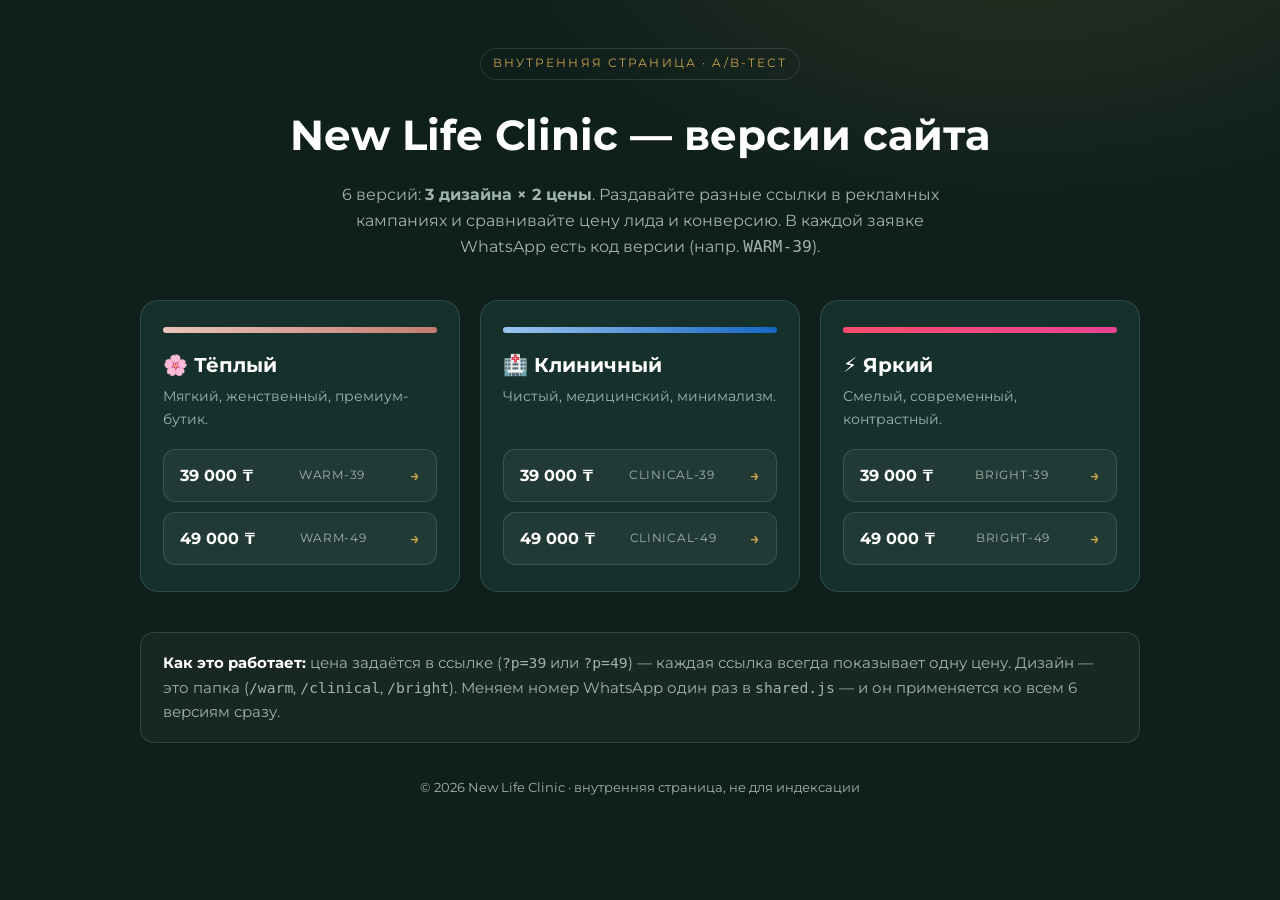
==== commit e353ef90: "Add A/B variants: 3 designs (warm/clinical/bright) x 2 prices - Shared HTML template + shared.js (pr" ====
--- a/index.html
+++ b/index.html
@@ -3,364 +3,92 @@
 <head>
   <meta charset="UTF-8" />
   <meta name="viewport" content="width=device-width, initial-scale=1.0" />
-  <title>New Life Clinic — гинеколог Гульжахан Жолдасовна, Алматы</title>
-  <meta name="description" content="New Life Clinic, Алматы. Исмаилова Гульжахан Жолдасовна — акушер-гинеколог, эндокринный гинеколог, 24 года практики. Комплексный осмотр по акции 39 000 ₸. Запись через WhatsApp." />
-  <meta name="theme-color" content="#143f39" />
-
-  <!-- Open Graph -->
-  <meta property="og:type" content="website" />
-  <meta property="og:title" content="New Life Clinic — гинеколог Гульжахан Жолдасовна, Алматы" />
-  <meta property="og:description" content="Акушер-гинеколог, эндокринный гинеколог с 24-летним стажем. Комплексный осмотр по акции 39 000 ₸." />
-  <meta property="og:image" content="images/doctor-hero.jpg" />
-
-  <link rel="preconnect" href="https://fonts.googleapis.com" />
-  <link rel="preconnect" href="https://fonts.gstatic.com" crossorigin />
-  <link href="https://fonts.googleapis.com/css2?family=Montserrat:wght@300;400;500;600;700&family=Spectral:wght@500;600;700&display=swap" rel="stylesheet" />
-  <link rel="stylesheet" href="styles.css" />
+  <meta name="robots" content="noindex" />
+  <title>New Life Clinic — версии для A/B-теста</title>
+  <link href="https://fonts.googleapis.com/css2?family=Montserrat:wght@400;500;600;700&display=swap" rel="stylesheet" />
+  <style>
+    :root{
+      --bg:#0f1f1c; --panel:#16302b; --line:rgba(255,255,255,.12);
+      --ink:#fff; --muted:#9fb4ad; --accent:#c8a24c; --accent2:#2a9d6f;
+    }
+    *{box-sizing:border-box}
+    body{margin:0;font-family:'Montserrat',system-ui,sans-serif;background:
+      radial-gradient(900px 500px at 80% -10%,rgba(200,162,76,.14),transparent 60%),var(--bg);
+      color:var(--ink);line-height:1.6;min-height:100vh;padding:48px 20px}
+    .wrap{max-width:1000px;margin:0 auto}
+    .head{text-align:center;margin-bottom:40px}
+    .badge{display:inline-block;font-size:.74rem;letter-spacing:.18em;text-transform:uppercase;
+      color:var(--accent);border:1px solid var(--line);border-radius:999px;padding:.45em 1em;margin-bottom:18px}
+    h1{font-size:clamp(1.8rem,4vw,2.6rem);margin:.1em 0 .3em;font-weight:700}
+    .sub{color:var(--muted);max-width:620px;margin:0 auto;font-size:1.02rem}
+    .grid{display:grid;grid-template-columns:repeat(3,1fr);gap:20px;margin-top:40px}
+    .card{background:var(--panel);border:1px solid var(--line);border-radius:18px;padding:26px 22px;display:flex;flex-direction:column}
+    .card h2{font-size:1.25rem;margin:0 0 4px}
+    .card .desc{color:var(--muted);font-size:.9rem;margin:0 0 18px;min-height:38px}
+    .swatch{height:6px;border-radius:999px;margin-bottom:16px}
+    .warm .swatch{background:linear-gradient(90deg,#e9c4ba,#c47d72)}
+    .clinical .swatch{background:linear-gradient(90deg,#9cc4f0,#1466c4)}
+    .bright .swatch{background:linear-gradient(90deg,#ff4d6d,#e84393)}
+    .links{display:grid;gap:10px;margin-top:auto}
+    .vlink{display:flex;align-items:center;justify-content:space-between;gap:10px;
+      text-decoration:none;color:var(--ink);background:rgba(255,255,255,.05);
+      border:1px solid var(--line);border-radius:12px;padding:.8em 1em;transition:.18s}
+    .vlink:hover{border-color:var(--accent);background:rgba(200,162,76,.1)}
+    .vlink .price{font-weight:700}
+    .vlink .code{font-size:.74rem;color:var(--muted);letter-spacing:.06em}
+    .vlink .go{color:var(--accent);font-weight:600}
+    .note{margin-top:40px;background:rgba(255,255,255,.04);border:1px solid var(--line);
+      border-radius:14px;padding:18px 22px;color:var(--muted);font-size:.92rem}
+    .note strong{color:var(--ink)}
+    .foot{text-align:center;color:var(--muted);font-size:.82rem;margin-top:34px}
+    @media (max-width:820px){.grid{grid-template-columns:1fr}}
+  </style>
 </head>
 <body>
+  <div class="wrap">
+    <div class="head">
+      <span class="badge">Внутренняя страница · A/B-тест</span>
+      <h1>New Life Clinic — версии сайта</h1>
+      <p class="sub">6 версий: <strong>3 дизайна × 2 цены</strong>. Раздавайте разные ссылки в рекламных кампаниях и сравнивайте цену лида и конверсию. В каждой заявке WhatsApp есть код версии (напр. <code>WARM-39</code>).</p>
+    </div>
 
-  <!-- ================= HEADER ================= -->
-  <header class="site-header" id="top">
-    <div class="container header-inner">
-      <a href="#top" class="logo" aria-label="New Life Clinic">
-        <span class="logo-mark" aria-hidden="true">
-          <svg viewBox="0 0 24 24" width="22" height="22" fill="none" stroke="currentColor" stroke-width="1.6" stroke-linecap="round" stroke-linejoin="round">
-            <path d="M12 21c0-5 -4-8 -8-8 0 5 4 8 8 8Z"/>
-            <path d="M12 21c0-6 4-9 8-9 0 6-4 9-8 9Z"/>
-            <path d="M12 21V9"/>
-          </svg>
-        </span>
-        <span class="logo-text">New&nbsp;Life&nbsp;<span class="logo-accent">Clinic</span></span>
-      </a>
-
-      <nav class="main-nav" aria-label="Основная навигация">
-        <a href="#services">Акция</a>
-        <a href="#quiz">Тест</a>
-        <a href="#why">Почему мы</a>
-        <a href="#about">О враче</a>
-        <a href="#contacts">Контакты</a>
-      </nav>
-
-      <a class="btn btn-primary btn-sm header-cta" data-wa data-service="приём"><svg class="ico" viewBox="0 0 24 24" fill="currentColor" aria-hidden="true"><path d="M19.05 4.91A9.82 9.82 0 0 0 12.04 2C6.58 2 2.13 6.45 2.13 11.91c0 1.75.46 3.45 1.32 4.95L2.05 22l5.25-1.38a9.9 9.9 0 0 0 4.74 1.21h.004c5.46 0 9.91-4.45 9.91-9.91 0-2.65-1.03-5.14-2.9-7.01ZM12.04 20.15h-.003a8.2 8.2 0 0 1-4.18-1.15l-.3-.18-3.12.82.83-3.04-.2-.31a8.2 8.2 0 0 1-1.26-4.38c0-4.54 3.7-8.24 8.25-8.24a8.2 8.2 0 0 1 5.82 2.42 8.18 8.18 0 0 1 2.41 5.83c0 4.54-3.7 8.24-8.24 8.24Zm4.52-6.16c-.25-.12-1.47-.72-1.69-.81-.23-.08-.39-.12-.56.12-.16.25-.64.81-.79.97-.14.17-.29.19-.54.06-.25-.12-1.05-.39-1.99-1.23-.74-.66-1.23-1.47-1.38-1.72-.14-.25-.01-.38.11-.5.11-.11.25-.29.37-.43.13-.14.17-.25.25-.41.08-.17.04-.31-.02-.43-.06-.12-.56-1.34-.76-1.84-.2-.48-.4-.42-.56-.43h-.48c-.17 0-.43.06-.66.31-.22.25-.86.85-.86 2.07s.89 2.4 1.01 2.56c.12.17 1.75 2.67 4.23 3.74.59.26 1.05.41 1.41.52.59.19 1.13.16 1.56.1.48-.07 1.47-.6 1.67-1.18.21-.58.21-1.07.14-1.18-.06-.1-.22-.16-.47-.28Z"/></svg> Записаться</a>
-    </div>
-  </header>
-
-  <main>
-
-    <!-- ================= HERO ================= -->
-    <section class="hero">
-      <div class="container hero-grid">
-        <div class="hero-copy reveal">
-          <p class="eyebrow">New Life Clinic · Гинекология · Алматы</p>
-          <h1>Исмаилова<br>Гульжахан&nbsp;Жолдасовна</h1>
-          <p class="hero-role">Врач акушер-гинеколог · эндокринный гинеколог</p>
-          <p class="hero-badge"><span class="dot"></span> 24 года медицинской практики</p>
-          <p class="hero-lead">
-            Разбираемся в <strong>причине</strong>, а не залечиваем симптом. Глубокая консультация,
-            УЗИ, анализы и понятный персональный план — спокойно и за один визит.
-          </p>
-          <div class="hero-actions">
-            <a class="btn btn-primary" data-wa data-service="приём"><svg class="ico" viewBox="0 0 24 24" fill="currentColor" aria-hidden="true"><path d="M19.05 4.91A9.82 9.82 0 0 0 12.04 2C6.58 2 2.13 6.45 2.13 11.91c0 1.75.46 3.45 1.32 4.95L2.05 22l5.25-1.38a9.9 9.9 0 0 0 4.74 1.21h.004c5.46 0 9.91-4.45 9.91-9.91 0-2.65-1.03-5.14-2.9-7.01ZM12.04 20.15h-.003a8.2 8.2 0 0 1-4.18-1.15l-.3-.18-3.12.82.83-3.04-.2-.31a8.2 8.2 0 0 1-1.26-4.38c0-4.54 3.7-8.24 8.25-8.24a8.2 8.2 0 0 1 5.82 2.42 8.18 8.18 0 0 1 2.41 5.83c0 4.54-3.7 8.24-8.24 8.24Zm4.52-6.16c-.25-.12-1.47-.72-1.69-.81-.23-.08-.39-.12-.56.12-.16.25-.64.81-.79.97-.14.17-.29.19-.54.06-.25-.12-1.05-.39-1.99-1.23-.74-.66-1.23-1.47-1.38-1.72-.14-.25-.01-.38.11-.5.11-.11.25-.29.37-.43.13-.14.17-.25.25-.41.08-.17.04-.31-.02-.43-.06-.12-.56-1.34-.76-1.84-.2-.48-.4-.42-.56-.43h-.48c-.17 0-.43.06-.66.31-.22.25-.86.85-.86 2.07s.89 2.4 1.01 2.56c.12.17 1.75 2.67 4.23 3.74.59.26 1.05.41 1.41.52.59.19 1.13.16 1.56.1.48-.07 1.47-.6 1.67-1.18.21-.58.21-1.07.14-1.18-.06-.1-.22-.16-.47-.28Z"/></svg> Записаться на приём</a>
-            <a class="btn btn-ghost" href="#services">Смотреть акцию</a>
-          </div>
-          <ul class="hero-stats">
-            <li><strong>24 года</strong><span>стажа</span></li>
-            <li><strong>60 минут</strong><span>консультация</span></li>
-            <li><strong>1 визит</strong><span>план по результатам</span></li>
-          </ul>
-        </div>
-
-        <div class="hero-photo reveal">
-          <div class="photo-frame float">
-            <img src="images/doctor-hero.jpg" width="1013" height="1300"
-                 alt="Исмаилова Гульжахан Жолдасовна — акушер-гинеколог, эндокринный гинеколог" />
-          </div>
-          <div class="photo-tag">
-            <strong>Гульжахан Жолдасовна</strong>
-            <span>акушер-гинеколог · эндокринолог</span>
-          </div>
+    <div class="grid">
+      <div class="card warm">
+        <div class="swatch"></div>
+        <h2>🌸 Тёплый</h2>
+        <p class="desc">Мягкий, женственный, премиум-бутик.</p>
+        <div class="links">
+          <a class="vlink" href="/warm/?p=39"><span class="price">39 000 ₸</span><span class="code">WARM-39</span><span class="go">→</span></a>
+          <a class="vlink" href="/warm/?p=49"><span class="price">49 000 ₸</span><span class="code">WARM-49</span><span class="go">→</span></a>
         </div>
       </div>
-    </section>
 
-    <!-- ================= PROMO OFFER ================= -->
-    <section class="section services" id="services">
-      <div class="container">
-        <div class="section-head reveal">
-          <p class="eyebrow center">Акция</p>
-          <h2>Комплексный гинекологический осмотр</h2>
-          <p class="section-sub">
-            Самое важное о женском здоровье — за один визит, у врача с 24-летним стажем.
-            Сейчас по специальной цене.
-          </p>
-        </div>
-
-        <article class="promo reveal">
-          <div class="promo-body">
-            <span class="badge-sale">Акция · −40%</span>
-            <h3>Что входит в осмотр</h3>
-            <p class="promo-desc">Базовая проверка здоровья шейки матки и органов малого таза — всё самое важное за один приём.</p>
-            <ul class="promo-list">
-              <li>Консультация гинеколога</li>
-              <li>Кольпоскопия (детальный осмотр шейки матки)</li>
-              <li>Онкоцитология — мазок (PAP-тест)</li>
-              <li>Мазок на степень чистоты</li>
-              <li>УЗИ органов малого таза</li>
-            </ul>
-          </div>
-          <div class="promo-side">
-            <p class="promo-price-label">Стоимость по акции</p>
-            <p class="promo-prices">
-              <span class="promo-old">65 000 ₸</span>
-              <span class="promo-price">39 000 <span class="cur">₸</span></span>
-            </p>
-            <p class="promo-save">Ваша выгода — 26 000 ₸</p>
-            <a class="btn btn-primary btn-block" data-wa data-service="акционный комплексный осмотр за 39 000 ₸"><svg class="ico" viewBox="0 0 24 24" fill="currentColor" aria-hidden="true"><path d="M19.05 4.91A9.82 9.82 0 0 0 12.04 2C6.58 2 2.13 6.45 2.13 11.91c0 1.75.46 3.45 1.32 4.95L2.05 22l5.25-1.38a9.9 9.9 0 0 0 4.74 1.21h.004c5.46 0 9.91-4.45 9.91-9.91 0-2.65-1.03-5.14-2.9-7.01ZM12.04 20.15h-.003a8.2 8.2 0 0 1-4.18-1.15l-.3-.18-3.12.82.83-3.04-.2-.31a8.2 8.2 0 0 1-1.26-4.38c0-4.54 3.7-8.24 8.25-8.24a8.2 8.2 0 0 1 5.82 2.42 8.18 8.18 0 0 1 2.41 5.83c0 4.54-3.7 8.24-8.24 8.24Zm4.52-6.16c-.25-.12-1.47-.72-1.69-.81-.23-.08-.39-.12-.56.12-.16.25-.64.81-.79.97-.14.17-.29.19-.54.06-.25-.12-1.05-.39-1.99-1.23-.74-.66-1.23-1.47-1.38-1.72-.14-.25-.01-.38.11-.5.11-.11.25-.29.37-.43.13-.14.17-.25.25-.41.08-.17.04-.31-.02-.43-.06-.12-.56-1.34-.76-1.84-.2-.48-.4-.42-.56-.43h-.48c-.17 0-.43.06-.66.31-.22.25-.86.85-.86 2.07s.89 2.4 1.01 2.56c.12.17 1.75 2.67 4.23 3.74.59.26 1.05.41 1.41.52.59.19 1.13.16 1.56.1.48-.07 1.47-.6 1.67-1.18.21-.58.21-1.07.14-1.18-.06-.1-.22-.16-.47-.28Z"/></svg> Записаться на осмотр</a>
-            <p class="promo-note">Спокойно, без спешки — врач объяснит каждый результат.</p>
-          </div>
-        </article>
-      </div>
-    </section>
-
-    <!-- ================= QUIZ ================= -->
-    <section class="section quiz" id="quiz">
-      <div class="container">
-        <div class="section-head reveal">
-          <p class="eyebrow center">Быстрый тест · 30 секунд</p>
-          <h2>Нужно ли вам обследование?</h2>
-          <p class="section-sub">Ответьте на 3 вопроса — подскажем, с чего начать. Без обязательств.</p>
-        </div>
-
-        <div class="quiz-card reveal" id="quiz-card">
-          <div class="quiz-progress"><span class="quiz-progress-bar" id="quiz-bar"></span></div>
-
-          <div class="quiz-step is-active" data-step="0">
-            <p class="quiz-count">Вопрос 1 из 3</p>
-            <p class="quiz-q">Что беспокоит вас больше всего?</p>
-            <div class="quiz-options">
-              <button type="button" class="quiz-opt" data-value="нерегулярный цикл или ПМС">Нерегулярный цикл, ПМС</button>
-              <button type="button" class="quiz-opt" data-value="вес не уходит, усталость">Вес не уходит, усталость</button>
-              <button type="button" class="quiz-opt" data-value="планирование беременности">Планирую беременность</button>
-              <button type="button" class="quiz-opt" data-value="профилактика / ничего не беспокоит">Профилактика, ничего не беспокоит</button>
-            </div>
-          </div>
-
-          <div class="quiz-step" data-step="1">
-            <p class="quiz-count">Вопрос 2 из 3</p>
-            <p class="quiz-q">Когда вы последний раз были у гинеколога?</p>
-            <div class="quiz-options">
-              <button type="button" class="quiz-opt" data-value="менее года назад">Менее года назад</button>
-              <button type="button" class="quiz-opt" data-value="1–3 года назад">1–3 года назад</button>
-              <button type="button" class="quiz-opt" data-value="более 3 лет / не помню">Более 3 лет или не помню</button>
-            </div>
-          </div>
-
-          <div class="quiz-step" data-step="2">
-            <p class="quiz-count">Вопрос 3 из 3</p>
-            <p class="quiz-q">Делали ли вы УЗИ и мазок за последний год?</p>
-            <div class="quiz-options">
-              <button type="button" class="quiz-opt" data-value="да, недавно">Да, недавно</button>
-              <button type="button" class="quiz-opt" data-value="давно">Давно</button>
-              <button type="button" class="quiz-opt" data-value="никогда / не помню">Никогда или не помню</button>
-            </div>
-          </div>
-
-          <div class="quiz-step quiz-result" data-step="3">
-            <div class="quiz-check" aria-hidden="true">
-              <svg viewBox="0 0 24 24" width="34" height="34" fill="none" stroke="currentColor" stroke-width="2.2" stroke-linecap="round" stroke-linejoin="round"><path d="M20 6 9 17l-5-5"/></svg>
-            </div>
-            <h3>Вам подойдёт комплексный осмотр</h3>
-            <p class="quiz-result-text">По вашим ответам разумно начать с базового обследования за <strong>39 000 ₸</strong>: осмотр, УЗИ и мазки за один визит. Врач разберётся в ситуации и подскажет, что делать дальше.</p>
-            <a class="btn btn-primary" id="quiz-wa" target="_blank" rel="noopener"><svg class="ico" viewBox="0 0 24 24" fill="currentColor" aria-hidden="true"><path d="M19.05 4.91A9.82 9.82 0 0 0 12.04 2C6.58 2 2.13 6.45 2.13 11.91c0 1.75.46 3.45 1.32 4.95L2.05 22l5.25-1.38a9.9 9.9 0 0 0 4.74 1.21h.004c5.46 0 9.91-4.45 9.91-9.91 0-2.65-1.03-5.14-2.9-7.01ZM12.04 20.15h-.003a8.2 8.2 0 0 1-4.18-1.15l-.3-.18-3.12.82.83-3.04-.2-.31a8.2 8.2 0 0 1-1.26-4.38c0-4.54 3.7-8.24 8.25-8.24a8.2 8.2 0 0 1 5.82 2.42 8.18 8.18 0 0 1 2.41 5.83c0 4.54-3.7 8.24-8.24 8.24Zm4.52-6.16c-.25-.12-1.47-.72-1.69-.81-.23-.08-.39-.12-.56.12-.16.25-.64.81-.79.97-.14.17-.29.19-.54.06-.25-.12-1.05-.39-1.99-1.23-.74-.66-1.23-1.47-1.38-1.72-.14-.25-.01-.38.11-.5.11-.11.25-.29.37-.43.13-.14.17-.25.25-.41.08-.17.04-.31-.02-.43-.06-.12-.56-1.34-.76-1.84-.2-.48-.4-.42-.56-.43h-.48c-.17 0-.43.06-.66.31-.22.25-.86.85-.86 2.07s.89 2.4 1.01 2.56c.12.17 1.75 2.67 4.23 3.74.59.26 1.05.41 1.41.52.59.19 1.13.16 1.56.1.48-.07 1.47-.6 1.67-1.18.21-.58.21-1.07.14-1.18-.06-.1-.22-.16-.47-.28Z"/></svg> Записаться в WhatsApp</a>
-            <button type="button" class="quiz-restart" id="quiz-restart">Пройти заново</button>
-          </div>
+      <div class="card clinical">
+        <div class="swatch"></div>
+        <h2>🏥 Клиничный</h2>
+        <p class="desc">Чистый, медицинский, минимализм.</p>
+        <div class="links">
+          <a class="vlink" href="/clinical/?p=39"><span class="price">39 000 ₸</span><span class="code">CLINICAL-39</span><span class="go">→</span></a>
+          <a class="vlink" href="/clinical/?p=49"><span class="price">49 000 ₸</span><span class="code">CLINICAL-49</span><span class="go">→</span></a>
         </div>
       </div>
-    </section>
 
-    <!-- ================= WHY US ================= -->
-    <section class="section why" id="why">
-      <div class="container">
-        <div class="section-head reveal">
-          <p class="eyebrow center light">Почему выбирают</p>
-          <h2 class="on-dark">Доктор, который правда разбирается</h2>
-          <p class="section-sub on-dark-sub">
-            Главное отличие — глубина приёма и опыт врача. Не конвейер на 15 минут, а спокойная работа с вашей ситуацией.
-          </p>
-        </div>
-
-        <div class="why-grid">
-          <article class="why-card reveal">
-            <span class="why-num">60<small>мин</small></span>
-            <h4>Консультация 60 минут</h4>
-            <p>Час на то, чтобы выслушать, осмотреть и разобраться — вместо стандартных 15 минут «по конвейеру».</p>
-          </article>
-          <article class="why-card reveal">
-            <span class="why-num">24<small>года</small></span>
-            <h4>24 года практики</h4>
-            <p>Акушер-гинеколог и эндокринный гинеколог. Тысячи приёмов, роддома, перинатальные центры, сложные случаи.</p>
-          </article>
-          <article class="why-card reveal">
-            <span class="why-num">1<small>визит</small></span>
-            <h4>Всё за один визит</h4>
-            <p>УЗИ, анализы, осмотр и расшифровка — без беготни по разным кабинетам и неделям ожидания.</p>
-          </article>
-          <article class="why-card reveal">
-            <span class="why-num">★</span>
-            <h4>Персональный план</h4>
-            <p>По результатам — понятный план действий простыми словами, а не сухой список диагнозов.</p>
-          </article>
-        </div>
-
-        <div class="facts reveal">
-          <p>Каждая <strong>2-я</strong> женщина хотя бы раз сталкивается с нарушением цикла. ВПЧ есть у <strong>каждой второй</strong> — и большинство об этом не знает. Вовремя проверить — значит сохранить здоровье и спокойствие.</p>
+      <div class="card bright">
+        <div class="swatch"></div>
+        <h2>⚡ Яркий</h2>
+        <p class="desc">Смелый, современный, контрастный.</p>
+        <div class="links">
+          <a class="vlink" href="/bright/?p=39"><span class="price">39 000 ₸</span><span class="code">BRIGHT-39</span><span class="go">→</span></a>
+          <a class="vlink" href="/bright/?p=49"><span class="price">49 000 ₸</span><span class="code">BRIGHT-49</span><span class="go">→</span></a>
         </div>
       </div>
-    </section>
+    </div>
 
-    <!-- ================= ABOUT DOCTOR ================= -->
-    <section class="section about" id="about">
-      <div class="container about-grid">
-        <div class="about-photo reveal">
-          <div class="photo-frame">
-            <img src="images/doctor-about.jpg" width="733" height="1100"
-                 alt="Врач Гульжахан Жолдасовна в кабинете New Life Clinic" />
-          </div>
-        </div>
-
-        <div class="about-copy reveal">
-          <p class="eyebrow">О враче</p>
-          <h2>Гульжахан Жолдасовна</h2>
-          <p class="about-role">Акушер-гинеколог · эндокринный гинеколог · 24 года практики</p>
-          <p>
-            Помогает женщинам решать вопросы гормонального здоровья: нарушения цикла, СПКЯ,
-            гормональную усталость, подготовку к беременности, заболевания шейки матки и менопаузу.
-            Подход — найти причину и объяснить понятным языком.
-          </p>
-
-          <h5 class="about-subhead">Направления</h5>
-          <ul class="chips">
-            <li>Гормональные нарушения и СПКЯ</li>
-            <li>Нарушения цикла и ПМС</li>
-            <li>Подготовка к беременности</li>
-            <li>Заболевания шейки матки</li>
-            <li>Менопауза и гормональная терапия</li>
-            <li>Воспалительные заболевания</li>
-          </ul>
-
-          <h5 class="about-subhead">Опыт и образование</h5>
-          <ul class="timeline">
-            <li><strong>Перинатальный центр №1, Астана</strong> — врач родильного отделения</li>
-            <li><strong>Медицинский центр On Clinic</strong> — врач-гинеколог</li>
-            <li><strong>Семипалатинская медицинская академия</strong> — акушер-гинеколог</li>
-            <li><strong>Переподготовка по УЗИ-диагностике</strong> — Мед. университет, Астана</li>
-            <li><strong>Постоянное обучение</strong> — кольпоскопия, гормональная терапия, патология шейки матки (курсы в т.ч. Израиль, Чехия)</li>
-          </ul>
-
-          <a class="btn btn-primary" data-wa data-service="приём к врачу Гульжахан Жолдасовне"><svg class="ico" viewBox="0 0 24 24" fill="currentColor" aria-hidden="true"><path d="M19.05 4.91A9.82 9.82 0 0 0 12.04 2C6.58 2 2.13 6.45 2.13 11.91c0 1.75.46 3.45 1.32 4.95L2.05 22l5.25-1.38a9.9 9.9 0 0 0 4.74 1.21h.004c5.46 0 9.91-4.45 9.91-9.91 0-2.65-1.03-5.14-2.9-7.01ZM12.04 20.15h-.003a8.2 8.2 0 0 1-4.18-1.15l-.3-.18-3.12.82.83-3.04-.2-.31a8.2 8.2 0 0 1-1.26-4.38c0-4.54 3.7-8.24 8.25-8.24a8.2 8.2 0 0 1 5.82 2.42 8.18 8.18 0 0 1 2.41 5.83c0 4.54-3.7 8.24-8.24 8.24Zm4.52-6.16c-.25-.12-1.47-.72-1.69-.81-.23-.08-.39-.12-.56.12-.16.25-.64.81-.79.97-.14.17-.29.19-.54.06-.25-.12-1.05-.39-1.99-1.23-.74-.66-1.23-1.47-1.38-1.72-.14-.25-.01-.38.11-.5.11-.11.25-.29.37-.43.13-.14.17-.25.25-.41.08-.17.04-.31-.02-.43-.06-.12-.56-1.34-.76-1.84-.2-.48-.4-.42-.56-.43h-.48c-.17 0-.43.06-.66.31-.22.25-.86.85-.86 2.07s.89 2.4 1.01 2.56c.12.17 1.75 2.67 4.23 3.74.59.26 1.05.41 1.41.52.59.19 1.13.16 1.56.1.48-.07 1.47-.6 1.67-1.18.21-.58.21-1.07.14-1.18-.06-.1-.22-.16-.47-.28Z"/></svg> Записаться к врачу</a>
-        </div>
-      </div>
-    </section>
-
-    <!-- ================= BOOKING + CONTACTS ================= -->
-    <section class="section booking" id="contacts">
-      <div class="container booking-grid">
-        <div class="booking-form-wrap reveal">
-          <p class="eyebrow center light">Запись на приём</p>
-          <h2 class="on-dark">Оставьте заявку</h2>
-          <p class="section-sub on-dark-sub">Заполните — и мы продолжим в WhatsApp, подберём удобное время.</p>
-
-          <form id="booking-form" class="booking-form" novalidate>
-            <label>
-              <span>Ваше имя</span>
-              <input type="text" name="name" placeholder="Например, Айгерим" required />
-            </label>
-            <label>
-              <span>Телефон</span>
-              <input type="tel" name="phone" placeholder="+7 (___) ___-__-__" required />
-            </label>
-            <label>
-              <span>Что вас интересует</span>
-              <select name="service">
-                <option value="Комплексный осмотр (акция 39 000 ₸)">Комплексный осмотр (акция 39 000 ₸)</option>
-                <option value="Нужна консультация — помогите определиться">Нужна консультация — помогите определиться</option>
-              </select>
-            </label>
-            <button type="submit" class="btn btn-primary btn-block"><svg class="ico" viewBox="0 0 24 24" fill="currentColor" aria-hidden="true"><path d="M19.05 4.91A9.82 9.82 0 0 0 12.04 2C6.58 2 2.13 6.45 2.13 11.91c0 1.75.46 3.45 1.32 4.95L2.05 22l5.25-1.38a9.9 9.9 0 0 0 4.74 1.21h.004c5.46 0 9.91-4.45 9.91-9.91 0-2.65-1.03-5.14-2.9-7.01ZM12.04 20.15h-.003a8.2 8.2 0 0 1-4.18-1.15l-.3-.18-3.12.82.83-3.04-.2-.31a8.2 8.2 0 0 1-1.26-4.38c0-4.54 3.7-8.24 8.25-8.24a8.2 8.2 0 0 1 5.82 2.42 8.18 8.18 0 0 1 2.41 5.83c0 4.54-3.7 8.24-8.24 8.24Zm4.52-6.16c-.25-.12-1.47-.72-1.69-.81-.23-.08-.39-.12-.56.12-.16.25-.64.81-.79.97-.14.17-.29.19-.54.06-.25-.12-1.05-.39-1.99-1.23-.74-.66-1.23-1.47-1.38-1.72-.14-.25-.01-.38.11-.5.11-.11.25-.29.37-.43.13-.14.17-.25.25-.41.08-.17.04-.31-.02-.43-.06-.12-.56-1.34-.76-1.84-.2-.48-.4-.42-.56-.43h-.48c-.17 0-.43.06-.66.31-.22.25-.86.85-.86 2.07s.89 2.4 1.01 2.56c.12.17 1.75 2.67 4.23 3.74.59.26 1.05.41 1.41.52.59.19 1.13.16 1.56.1.48-.07 1.47-.6 1.67-1.18.21-.58.21-1.07.14-1.18-.06-.1-.22-.16-.47-.28Z"/></svg> Отправить в WhatsApp</button>
-            <p class="form-hint">Нажимая кнопку, вы переходите в WhatsApp с уже готовым сообщением. Ничего не публикуется.</p>
-          </form>
-        </div>
-
-        <div class="contacts-wrap reveal">
-          <h3>Контакты</h3>
-          <ul class="contact-list">
-            <li>
-              <span class="contact-ico" aria-hidden="true">
-                <svg viewBox="0 0 24 24" width="20" height="20" fill="none" stroke="currentColor" stroke-width="1.6" stroke-linecap="round" stroke-linejoin="round"><path d="M22 16.9v3a2 2 0 0 1-2.2 2 19.8 19.8 0 0 1-8.6-3 19.5 19.5 0 0 1-6-6 19.8 19.8 0 0 1-3-8.6A2 2 0 0 1 4.1 2h3a2 2 0 0 1 2 1.7c.1.9.4 1.8.7 2.6a2 2 0 0 1-.5 2.1L8.1 9.6a16 16 0 0 0 6 6l1.2-1.2a2 2 0 0 1 2.1-.5c.8.3 1.7.6 2.6.7a2 2 0 0 1 1.7 2Z"/></svg>
-              </span>
-              <div>
-                <p class="contact-label">Телефон</p>
-                <a class="contact-value" data-phone href="#">уточняется — добавим ваш номер</a>
-              </div>
-            </li>
-            <li>
-              <span class="contact-ico" aria-hidden="true">
-                <svg viewBox="0 0 24 24" width="20" height="20" fill="none" stroke="currentColor" stroke-width="1.6" stroke-linecap="round" stroke-linejoin="round"><path d="M20 10c0 6-8 12-8 12S4 16 4 10a8 8 0 0 1 16 0Z"/><circle cx="12" cy="10" r="3"/></svg>
-              </span>
-              <div>
-                <p class="contact-label">Адрес</p>
-                <span class="contact-value">г. Алматы — адрес уточняется</span>
-              </div>
-            </li>
-            <li>
-              <span class="contact-ico" aria-hidden="true">
-                <svg viewBox="0 0 24 24" width="20" height="20" fill="none" stroke="currentColor" stroke-width="1.6" stroke-linecap="round" stroke-linejoin="round"><circle cx="12" cy="12" r="9"/><path d="M12 7v5l3 2"/></svg>
-              </span>
-              <div>
-                <p class="contact-label">Часы работы</p>
-                <span class="contact-value">уточняется</span>
-              </div>
-            </li>
-          </ul>
-
-          <div class="contact-buttons">
-            <a class="btn btn-wa btn-block" data-wa data-service="приём"><svg class="ico" viewBox="0 0 24 24" fill="currentColor" aria-hidden="true"><path d="M19.05 4.91A9.82 9.82 0 0 0 12.04 2C6.58 2 2.13 6.45 2.13 11.91c0 1.75.46 3.45 1.32 4.95L2.05 22l5.25-1.38a9.9 9.9 0 0 0 4.74 1.21h.004c5.46 0 9.91-4.45 9.91-9.91 0-2.65-1.03-5.14-2.9-7.01ZM12.04 20.15h-.003a8.2 8.2 0 0 1-4.18-1.15l-.3-.18-3.12.82.83-3.04-.2-.31a8.2 8.2 0 0 1-1.26-4.38c0-4.54 3.7-8.24 8.25-8.24a8.2 8.2 0 0 1 5.82 2.42 8.18 8.18 0 0 1 2.41 5.83c0 4.54-3.7 8.24-8.24 8.24Zm4.52-6.16c-.25-.12-1.47-.72-1.69-.81-.23-.08-.39-.12-.56.12-.16.25-.64.81-.79.97-.14.17-.29.19-.54.06-.25-.12-1.05-.39-1.99-1.23-.74-.66-1.23-1.47-1.38-1.72-.14-.25-.01-.38.11-.5.11-.11.25-.29.37-.43.13-.14.17-.25.25-.41.08-.17.04-.31-.02-.43-.06-.12-.56-1.34-.76-1.84-.2-.48-.4-.42-.56-.43h-.48c-.17 0-.43.06-.66.31-.22.25-.86.85-.86 2.07s.89 2.4 1.01 2.56c.12.17 1.75 2.67 4.23 3.74.59.26 1.05.41 1.41.52.59.19 1.13.16 1.56.1.48-.07 1.47-.6 1.67-1.18.21-.58.21-1.07.14-1.18-.06-.1-.22-.16-.47-.28Z"/></svg> Написать в WhatsApp</a>
-            <a class="btn btn-ig btn-block" data-instagram href="https://www.instagram.com/mamin_doctor/" target="_blank" rel="noopener"><svg class="ico" viewBox="0 0 24 24" fill="currentColor" aria-hidden="true"><path d="M12 2.16c3.2 0 3.58.01 4.85.07 1.17.05 1.8.25 2.23.41.56.22.96.48 1.38.9.42.42.68.82.9 1.38.16.42.36 1.06.41 2.23.06 1.27.07 1.65.07 4.85s-.01 3.58-.07 4.85c-.05 1.17-.25 1.8-.41 2.23-.22.56-.48.96-.9 1.38-.42.42-.82.68-1.38.9-.42.16-1.06.36-2.23.41-1.27.06-1.65.07-4.85.07s-3.58-.01-4.85-.07c-1.17-.05-1.8-.25-2.23-.41a3.7 3.7 0 0 1-1.38-.9 3.7 3.7 0 0 1-.9-1.38c-.16-.42-.36-1.06-.41-2.23C2.17 15.58 2.16 15.2 2.16 12s.01-3.58.07-4.85c.05-1.17.25-1.8.41-2.23.22-.56.48-.96.9-1.38.42-.42.82-.68 1.38-.9.42-.16 1.06-.36 2.23-.41C8.42 2.17 8.8 2.16 12 2.16Zm0 1.62c-3.15 0-3.52.01-4.76.07-1.15.05-1.77.24-2.19.41-.55.21-.94.47-1.35.88-.41.41-.67.8-.88 1.35-.17.42-.36 1.04-.41 2.19-.06 1.24-.07 1.61-.07 4.76s.01 3.52.07 4.76c.05 1.15.24 1.77.41 2.19.21.55.47.94.88 1.35.41.41.8.67 1.35.88.42.17 1.04.36 2.19.41 1.24.06 1.61.07 4.76.07s3.52-.01 4.76-.07c1.15-.05 1.77-.24 2.19-.41.55-.21.94-.47 1.35-.88.41-.41.67-.8.88-1.35.17-.42.36-1.04.41-2.19.06-1.24.07-1.61.07-4.76s-.01-3.52-.07-4.76c-.05-1.15-.24-1.77-.41-2.19a3.6 3.6 0 0 0-.88-1.35 3.6 3.6 0 0 0-1.35-.88c-.42-.17-1.04-.36-2.19-.41-1.24-.06-1.61-.07-4.76-.07Zm0 2.76a5.3 5.3 0 1 0 0 10.6 5.3 5.3 0 0 0 0-10.6Zm0 8.74a3.44 3.44 0 1 1 0-6.88 3.44 3.44 0 0 1 0 6.88Zm5.5-8.94a1.24 1.24 0 1 1-2.48 0 1.24 1.24 0 0 1 2.48 0Z"/></svg> Instagram @mamin_doctor</a>
-          </div>
-        </div>
-      </div>
-    </section>
-
-  </main>
-
-  <!-- ================= FOOTER ================= -->
-  <footer class="site-footer">
-    <div class="container footer-inner">
-      <div class="footer-brand">
-        <span class="logo-text">New Life <span class="logo-accent">Clinic</span></span>
-        <p>Исмаилова Гульжахан Жолдасовна<br>акушер-гинеколог · эндокринный гинеколог · Алматы</p>
-      </div>
-      <div class="footer-links">
-        <a href="#services">Акция</a>
-        <a href="#quiz">Тест</a>
-        <a href="#why">Почему мы</a>
-        <a href="#about">О враче</a>
-        <a href="https://www.instagram.com/mamin_doctor/" target="_blank" rel="noopener">Instagram</a>
-      </div>
-      <p class="footer-disclaimer">
-        Информация на сайте носит справочный характер и не является публичной офертой.
-        Необходима очная консультация врача. Имеются противопоказания.
-      </p>
-      <p class="footer-copy">© <span id="year">2026</span> New Life Clinic. Все права защищены.</p>
+    <div class="note">
+      <strong>Как это работает:</strong> цена задаётся в ссылке (<code>?p=39</code> или <code>?p=49</code>) — каждая ссылка всегда показывает одну цену. Дизайн — это папка (<code>/warm</code>, <code>/clinical</code>, <code>/bright</code>). Меняем номер WhatsApp один раз в <code>shared.js</code> — и он применяется ко всем 6 версиям сразу.
     </div>
-  </footer>
-
-  <!-- ================= MOBILE STICKY CTA ================= -->
-  <div class="mobile-bar">
-    <a class="btn btn-primary mobile-bar-btn" data-wa data-service="приём"><svg class="ico" viewBox="0 0 24 24" fill="currentColor" aria-hidden="true"><path d="M19.05 4.91A9.82 9.82 0 0 0 12.04 2C6.58 2 2.13 6.45 2.13 11.91c0 1.75.46 3.45 1.32 4.95L2.05 22l5.25-1.38a9.9 9.9 0 0 0 4.74 1.21h.004c5.46 0 9.91-4.45 9.91-9.91 0-2.65-1.03-5.14-2.9-7.01ZM12.04 20.15h-.003a8.2 8.2 0 0 1-4.18-1.15l-.3-.18-3.12.82.83-3.04-.2-.31a8.2 8.2 0 0 1-1.26-4.38c0-4.54 3.7-8.24 8.25-8.24a8.2 8.2 0 0 1 5.82 2.42 8.18 8.18 0 0 1 2.41 5.83c0 4.54-3.7 8.24-8.24 8.24Zm4.52-6.16c-.25-.12-1.47-.72-1.69-.81-.23-.08-.39-.12-.56.12-.16.25-.64.81-.79.97-.14.17-.29.19-.54.06-.25-.12-1.05-.39-1.99-1.23-.74-.66-1.23-1.47-1.38-1.72-.14-.25-.01-.38.11-.5.11-.11.25-.29.37-.43.13-.14.17-.25.25-.41.08-.17.04-.31-.02-.43-.06-.12-.56-1.34-.76-1.84-.2-.48-.4-.42-.56-.43h-.48c-.17 0-.43.06-.66.31-.22.25-.86.85-.86 2.07s.89 2.4 1.01 2.56c.12.17 1.75 2.67 4.23 3.74.59.26 1.05.41 1.41.52.59.19 1.13.16 1.56.1.48-.07 1.47-.6 1.67-1.18.21-.58.21-1.07.14-1.18-.06-.1-.22-.16-.47-.28Z"/></svg> Записаться на приём</a>
+    <p class="foot">© <span id="y">2026</span> New Life Clinic · внутренняя страница, не для индексации</p>
   </div>
-
-  <script src="script.js"></script>
+  <script>document.getElementById('y').textContent=new Date().getFullYear();</script>
 </body>
 </html>
